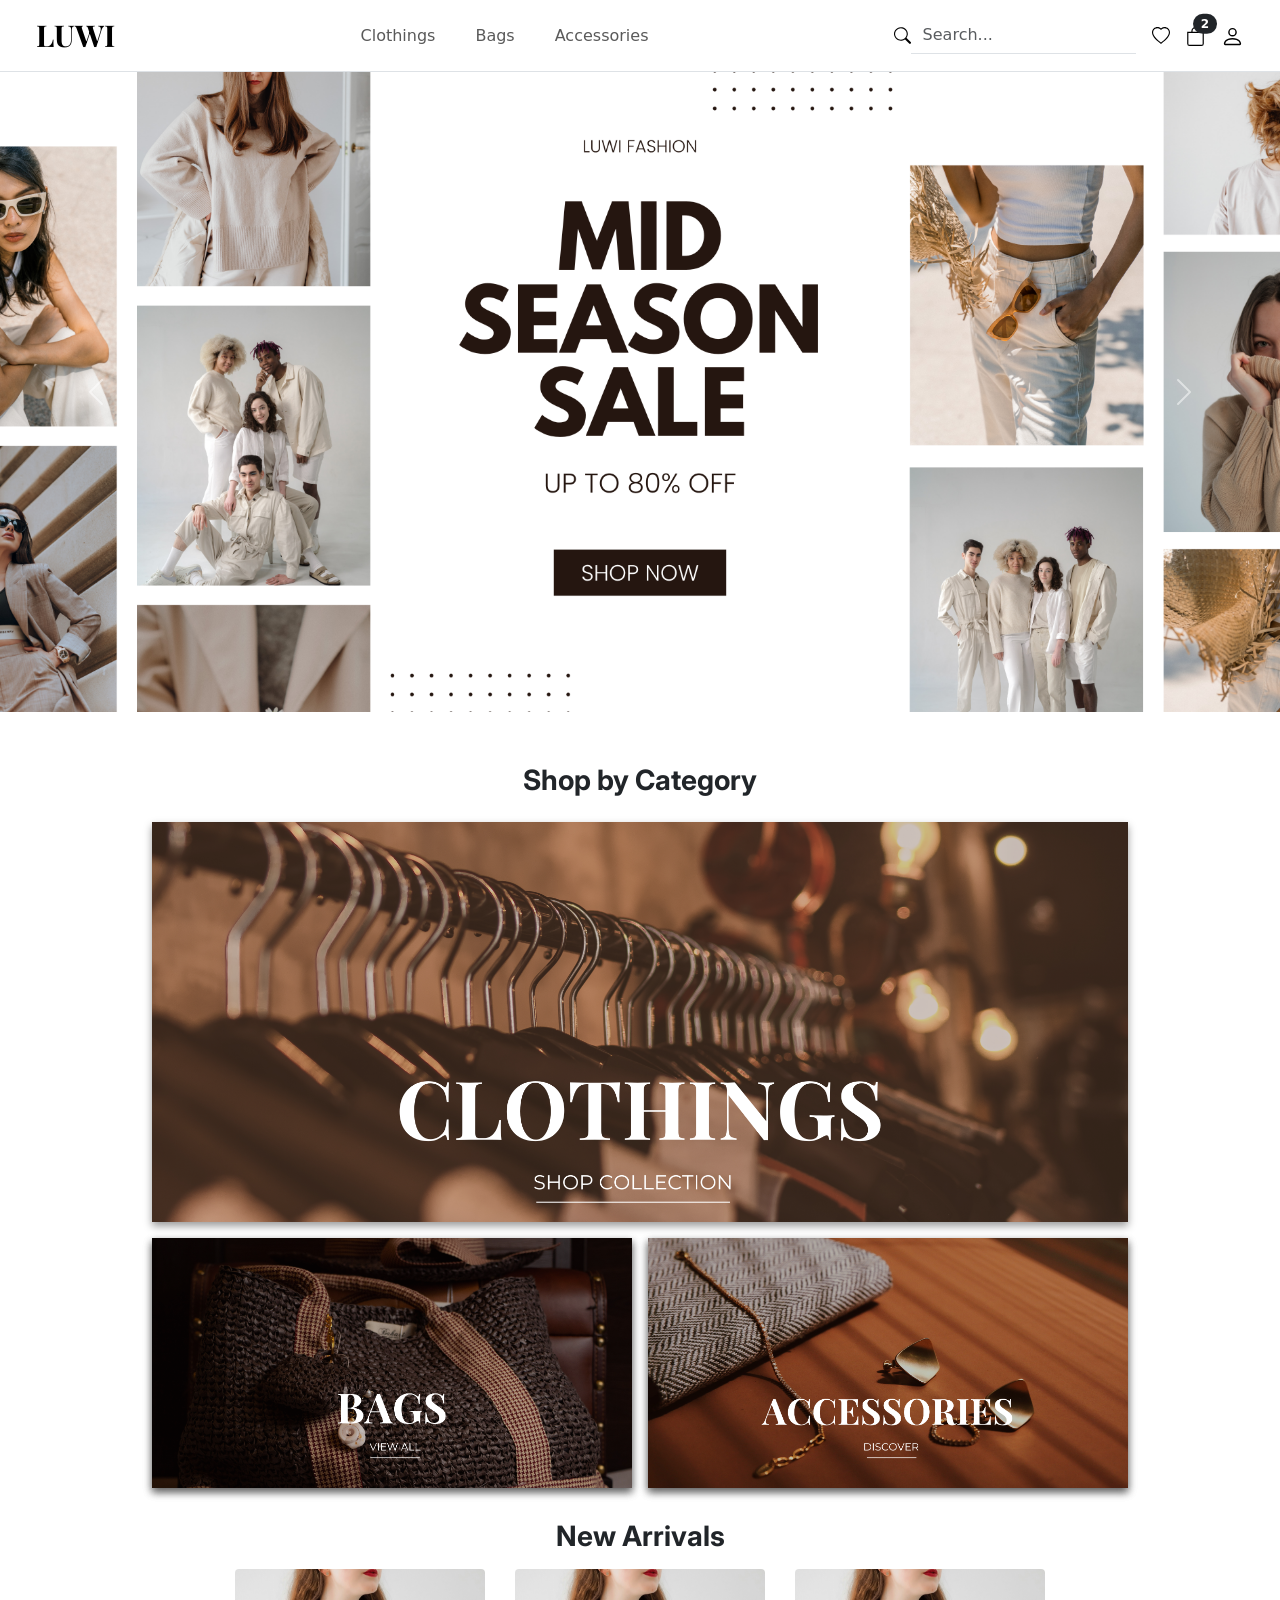
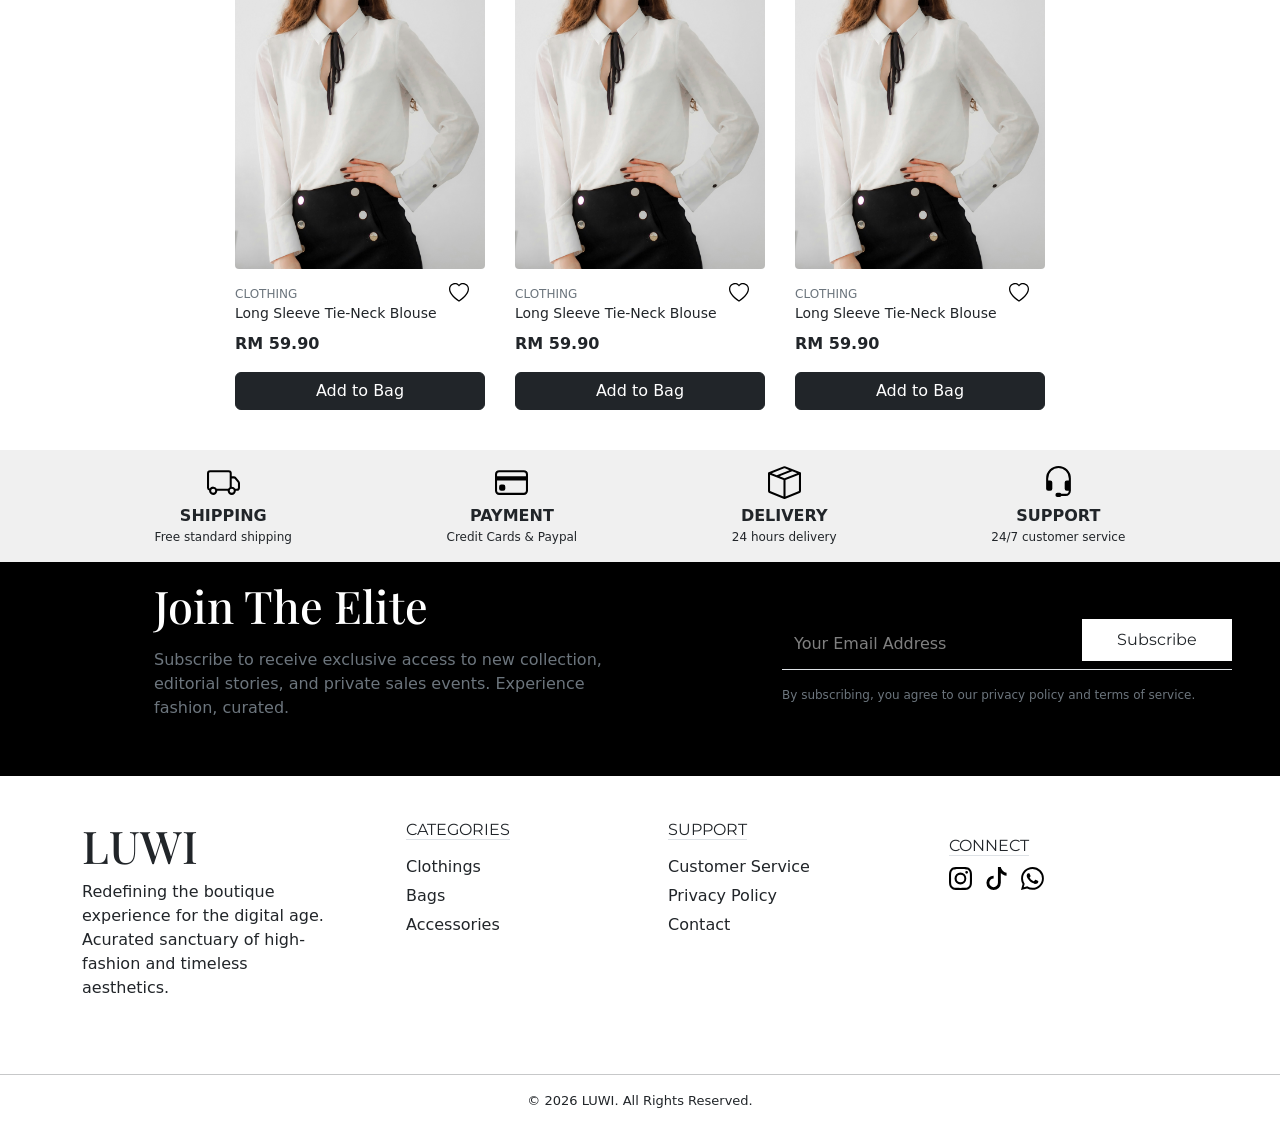
==== index.html @ 86ba3d70 "modify the href on each page" ====
<!DOCTYPE html>
<html lang="en">
<head>
    <meta charset="UTF-8">
    <meta name="viewport" content="width=device-width, initial-scale=1.0">
    <link rel="icon" type="image/png" href="./img/icon.png">
    <title>Luwi Fashion</title>
    <link href="https://cdn.jsdelivr.net/npm/bootstrap@5.3.8/dist/css/bootstrap.min.css" rel="stylesheet" integrity="sha384-sRIl4kxILFvY47J16cr9ZwB07vP4J8+LH7qKQnuqkuIAvNWLzeN8tE5YBujZqJLB" crossorigin="anonymous">
    <link rel="preconnect" href="https://fonts.googleapis.com">
    <link rel="preconnect" href="https://fonts.gstatic.com" crossorigin>
    <link href="https://fonts.googleapis.com/css2?family=Inter:ital,opsz,wght@0,14..32,100..900;1,14..32,100..900&family=Montserrat:ital,wght@0,100..900;1,100..900&family=Playfair+Display:ital,wght@0,400..900;1,400..900&display=swap" rel="stylesheet">
    <link rel="stylesheet" href="./css/styles.css">
</head>
<body>
    <!-- NAVBAR -->
    <nav class="navbar navbar-expand-lg bg-white sticky-top border-bottom">
        <div class="container-fluid mx-lg-4 d-flex justify-content-between align-items-center">
            
            <!-- navbar btn for mobile view -->
            <button class="navbar-toggler order-1 order-lg-0 border-0" type="button" data-bs-toggle="offcanvas" data-bs-target="#mobileNav" aria-controls="mobileNav" aria-label="Toggle navigation">
                <span class="navbar-toggler-icon"></span>
            </button>

            <!-- logo -->
            <a class="navbar-brand mx-auto mx-lg-0 order-2 order-lg-1 logo" href="./index.html">LUWI</a>

            <!-- Center Desktop Navbar -->
            <div class="d-none d-lg-flex order-lg-2">
                <ul class="navbar-nav mx-auto gap-4">
                    <li class="nav-item">
                        <a class="nav-link" href="clothings.html">Clothings</a>
                    </li>
                    <li class="nav-item">
                        <a class="nav-link" href="#">Bags</a>
                    </li>
                    <li class="nav-item">
                        <a class="nav-link" href="#">Accessories</a>
                    </li>
                </ul>
            </div>

            <!-- Right Desktop Navbar -->
            <div class="d-flex d-lg-flex order-3 order-lg-3 gap-3">
                <form class="d-none d-lg-flex">
                    <img src="./img/search.svg" alt="search" width="18px">
                    <input type="search" class="form-control border-0 border-bottom rounded-0" placeholder="Search...">
                </form>

                <a href="wishlist.html" class="my-auto"><img src="./img/heart.svg" alt="heart-icon" width="18px"></a>
                
                <a href="cart.html" class="my-auto position-relative">
                    <img src="./img/bag.svg" alt="bag-icon" height="19px">
                    <span class="position-absolute top-0 start-100 translate-middle badge rounded-pill bg-dark">2</span>
                </a>
                
                <div class="dropdown my-auto">
                    <a href="#" role="button" data-bs-toggle="dropdown" aria-expanded="false">
                        <img src="./img/person.svg" alt="profile-icon" width="23px">
                    </a>
                    <ul class="dropdown-menu dropdown-menu-end">
                        <li><a href="#" class="dropdown-item">Login</a></li>
                        <li><a href="#" class="dropdown-item">Sign Up</a></li>
                    </ul>
                </div>
            </div>
            <!-- End of Desktop Navbar -->
        </div>
    </nav>

    <!-- responsive nav -->
    <div class="container">
        <div class="offcanvas offcanvas-start" id="mobileNav" aria-labelledby="mobileNavLabel">
            <div class="offcanvas-header">
                <a href="index.html" class="navbar-brand logo">LUWI</a>
                <button type="button" class="btn-close" data-bs-dismiss="offcanvas" aria-label="Close"></button>
            </div>
            <div class="offcanvas-body">
                <form>
                    <input type="search" class="form-control mb-3 border-0 border-bottom rounded-0" placeholder="Search...">
                </form>
                <ul class="mobile-nav navbar-nav ms-2">
                    <li class="nav-item">
                        <a href="clothings.html" class="nav-link active">Clothings</a>
                    </li>
                    <li class="nav-item">
                        <a href="#" class="nav-link">Bags</a>
                    </li>
                    <li class="nav-item">
                        <a href="#" class="nav-link">Accessories</a>
                    </li>
                </ul>
            </div>
        </div>
    </div>
    <!-- END OF NAVBAR -->

    <!-- HERO SECTION -->
    <div id="carouselIndicators" class="carousel slide" data-bs-ride="carousel">
        <div class="carousel-indicators">
            <button type="button" data-bs-target="#carouselIndicators" data-bs-slide-to="0" class="active" aria-current="true" aria-label="Slide 1"></button>
            <button type="button" data-bs-target="#carouselIndicators" data-bs-slide-to="1" aria-label="Slide 2"></button>
            <button type="button" data-bs-target="#carouselIndicators" data-bs-slide-to="2" aria-label="Slide 3"></button>
        </div>
        <div class="carousel-inner">
            <div class="carousel-item active">
                <a href="clothings.html">
                    <img src="./img/slide1.png" class="d-block w-100" alt="slide1">
                </a>
            </div>
            <div class="carousel-item">
                <a href="clothings.html">
                    <img src="./img/slide2.png" class="d-block w-100" alt="slide2">
                </a>
            </div>
            <div class="carousel-item">
                <a href="clothings.html">
                    <img src="./img/slide3.png" class="d-block w-100" alt="slide2">
                </a>
            </div>
        </div>
        <button class="carousel-control-prev" type="button" data-bs-target="#carouselIndicators" data-bs-slide="prev">
            <span class="carousel-control-prev-icon" aria-hidden="true"></span>
        </button>
        <button class="carousel-control-next" type="button" data-bs-target="#carouselIndicators" data-bs-slide="next">
            <span class="carousel-control-next-icon" aria-hidden="true"></span>
        </button>
    </div>
    <!-- END OF HERO SECTION -->

    <!-- SHOP BY CATEGORY -->
    <div class="container text-center my-3 py-3 category">
        <h5 class="mb-4">Shop by Category</h5>
        
        <div class="row g-3">
            <div class="col-12">
                <div class="grid1">
                    <a href="clothings.html">
                        <img src="./img/category1.png" alt="category1">
                    </a>
                </div>
            </div>
            <div class="col-6">
                <div class="grid2">
                    <a href="clothings.html">
                        <img src="./img/category2.png" alt="category1">
                    </a>
                </div>
            </div>
            <div class="col-6">
                <div class="grid3">
                    <a href="clothings.html">
                        <img src="./img/category3.png" alt="category1">
                    </a>
                </div>
            </div>
        </div>
    </div>
    <!-- END OF SHOP BY CATEGORY -->

    <!-- NEW ARRIVAL -->
    <div class="carousel slide new-arrival mb-3" id="cardCarousel">
        <h5 class="m-0">New Arrivals</h5>

        <div class="carousel-inner carousel-content">
            <!-- carousel slide 1 -->
            <div class="carousel-item my-3 active">
                <div class="d-flex justify-content-center justify-space-between gap-3 card-gap">
                    <div class="card border-0">
                        <div class="card-body p-0 position-relative">
                            <a href="./product-detail.html" class="text-decoration-none text-dark">
                                <img src="./img/blouse.jpg" alt="shoes" class="rounded-1 card-img" height="300px" width="100%">
                                <div class="card-detail mt-2">
                                    <p class="text-secondary category-card pt-2 my-0">CLOTHING</p>
                                    <p class="card-description mt-0 mb-2">Long Sleeve Tie-Neck Blouse</p>
                                    <p class="fw-bold price">RM 59.90</p>
                                </div>
                            </a>

                            <div class="heart-icon position-absolute">
                                <button class="bg-transparent border-0 heart-btn">
                                    <img src="./img/heart.svg" alt="heart-icon">
                                </button>
                            </div>

                            <button type="button" class="btn btn-dark w-100">Add to Bag</button>
                        </div>
                    </div>

                    <div class="card border-0">
                        <div class="card-body p-0 position-relative">
                            <a href="./product-detail.html" class="text-decoration-none text-dark">
                                <img src="./img/blouse.jpg" alt="shoes" class="rounded-1 card-img" height="300px" width="100%">
                                <div class="card-detail mt-2">
                                    <p class="text-secondary category-card pt-2 my-0">CLOTHING</p>
                                    <p class="card-description mt-0 mb-2">Long Sleeve Tie-Neck Blouse</p>
                                    <p class="fw-bold price">RM 59.90</p>
                                </div>
                            </a>

                            <div class="heart-icon position-absolute">
                                <button class="bg-transparent border-0 heart-btn">
                                    <img src="./img/heart.svg" alt="heart-icon">
                                </button>
                            </div>

                            <button type="button" class="btn btn-dark w-100">Add to Bag</button>
                        </div>
                    </div>

                    <div class="card border-0">
                        <div class="card-body p-0 card-body-3 position-relative">
                            <a href="./product-detail.html" class="text-decoration-none text-dark">
                                <img src="./img/blouse.jpg" alt="shoes" class="rounded-1 card-img" height="300px" width="100%">
                                <div class="card-detail mt-2">
                                    <p class="text-secondary category-card pt-2 my-0">CLOTHING</p>
                                    <p class="card-description mt-0 mb-2">Long Sleeve Tie-Neck Blouse</p>
                                    <p class="fw-bold price">RM 59.90</p>
                                </div>
                            </a>

                            <div class="heart-icon position-absolute">
                                <button class="bg-transparent border-0 heart-btn">
                                    <img src="./img/heart.svg" alt="heart-icon">
                                </button>
                            </div>

                            <button type="button" class="btn btn-dark w-100">Add to Bag</button>
                        </div>
                    </div>
                </div>
            </div>

            <!-- carousel slide 2 -->
            <div class="carousel-item my-3">
                <div class="d-flex justify-content-center justify-space-between gap-3 card-gap">
                    <div class="card border-0">
                        <div class="card-body p-0 position-relative">
                            <a href="./product-detail.html" class="text-decoration-none text-dark">
                                <img src="./img/blouse.jpg" alt="shoes" class="rounded-1 card-img" height="300px" width="100%">
                                <div class="card-detail mt-2">
                                    <p class="text-secondary category-card pt-2 my-0">CLOTHING</p>
                                    <p class="card-description mt-0 mb-2">Long Sleeve Tie-Neck Blouse</p>
                                    <p class="fw-bold price">RM 59.90</p>
                                </div>
                            </a>

                            <div class="heart-icon position-absolute">
                                <button class="bg-transparent border-0 heart-btn">
                                    <img src="./img/heart.svg" alt="heart-icon">
                                </button>
                            </div>

                            <button type="button" class="btn btn-dark w-100">Add to Bag</button>
                        </div>
                    </div>

                    <div class="card border-0">
                        <div class="card-body p-0 position-relative">
                            <a href="./product-detail.html" class="text-decoration-none text-dark">
                                <img src="./img/blouse.jpg" alt="shoes" class="rounded-1 card-img" height="300px" width="100%">
                                <div class="card-detail mt-2">
                                    <p class="text-secondary category-card pt-2 my-0">CLOTHING</p>
                                    <p class="card-description mt-0 mb-2">Long Sleeve Tie-Neck Blouse</p>
                                    <p class="fw-bold price">RM 59.90</p>
                                </div>
                            </a>

                            <div class="heart-icon position-absolute">
                                <button class="bg-transparent border-0 heart-btn">
                                    <img src="./img/heart.svg" alt="heart-icon">
                                </button>
                            </div>

                            <button type="button" class="btn btn-dark w-100">Add to Bag</button>
                        </div>
                    </div>

                    <div class="card border-0">
                        <div class="card-body p-0 card-body-3 position-relative">
                            <a href="./product-detail.html" class="text-decoration-none text-dark">
                                <img src="./img/blouse.jpg" alt="shoes" class="rounded-1 card-img" height="300px" width="100%">
                                <div class="card-detail mt-2">
                                    <p class="text-secondary category-card pt-2 my-0">CLOTHING</p>
                                    <p class="card-description mt-0 mb-2">Long Sleeve Tie-Neck Blouse</p>
                                    <p class="fw-bold price">RM 59.90</p>
                                </div>
                            </a>

                            <div class="heart-icon position-absolute">
                                <button class="bg-transparent border-0 heart-btn">
                                    <img src="./img/heart.svg" alt="heart-icon">
                                </button>
                            </div>

                            <button type="button" class="btn btn-dark w-100">Add to Bag</button>
                        </div>
                    </div>
                </div>
            </div>

            <button class="carousel-control-prev" type="button" data-bs-target="#cardCarousel" data-bs-slide="prev">
                <span class="carousel-control-prev-icon" aria-hidden="true"></span>
                <span class="visually-hidden">Previous</span>
            </button>
            <button class="carousel-control-next" type="button" data-bs-target="#cardCarousel" data-bs-slide="next">
                <span class="carousel-control-next-icon" aria-hidden="true"></span>
                <span class="visually-hidden">Next</span>
            </button>
        </div>
    </div>
    <!-- END OF NEW ARRIVAL SECTION -->

    <!-- SMALL EXTRA INFO -->
    <div class="mt-4 mb-0 d-flex justify-content-evenly extra">
        <div class="content content-extra">
            <img class="mt-3" src="./img/truck.svg" alt="truck" width="33px">
            <p class="extra-title fw-bold">SHIPPING</p>
            <p class="extra-caption mb-3">Free standard shipping</p>
        </div>

        <div class="content content-extra">
            <img class="mt-3" src="./img/credit-card.svg" alt="card" width="33px">
            <p class="extra-title fw-bold">PAYMENT</p>
            <p class="extra-caption">Credit Cards & Paypal</p>
        </div>

         <div class="content content-extra">
            <img class="mt-3" src="./img/box-seam.svg" alt="box" width="33px">
            <p class="extra-title fw-bold">DELIVERY</p>
            <p class="extra-caption">24 hours delivery</p>
        </div>

        <div class="content content-extra">
            <img class="mt-3" src="./img/headset.svg" alt="headset" width="33px">
            <p class="extra-title fw-bold">SUPPORT</p>
            <p class="extra-caption">24/7 customer service</p>
        </div>
    </div>
    <!-- END OF EXTRA INFO -->

    <!-- NEWSLETTER -->
    <div class="newsletter d-md-flex d-sm-flex align-items-center">
        <div class="content-1 w-50 p-4 pt-lg-0 p-lg-5 ms-lg-4">
            <h4 class="text-white my-3">Join The Elite</h4>
            <p class="text-secondary my-2">Subscribe to receive exclusive access to new collection, editorial stories, and private sales events. Experience fashion, curated.</p>
        </div>

        <div class="content-2 w-50 p-4 p-lg-5">
            <form class="newsletter-form d-flex border-bottom">
                <input type="email" class="form-control border-0 border-0 rounded-0 bg-transparent newsletter-input" placeholder="Your Email Address">
                <button type="button" class="btn bg-white rounded-0 p-2 mb-2">Subscribe</button>
            </form>
            <p class="text-secondary mt-3">By subscribing, you agree to our privacy policy and terms of service.</p>
        </div>
    </div>
    <!-- END OF NEWSLETTER -->

    <!-- FOOTER -->
    <div class="container footer-container my-4">
        <footer>
            <!-- big footer -->
            <div class="row big-footer">
                <div class="col-12 col-md-3 brand-col mb-3">
                    <h4>LUWI</h4>
                    <p>Redefining the boutique experience for the digital age. Acurated sanctuary of high-fashion and timeless aesthetics.</p>
                </div>
                <div class="col-6 col-md-3 category-col">
                    <p class="footer-title ms-3 d-inline border-bottom">CATEGORIES</p>
                    <div class="list-group list-group-flush">
                        <a href="#" class="list-group-item list-group-item-action mt-2">Clothings</a>
                        <a href="#" class="list-group-item list-group-item-action">Bags</a>
                        <a href="#" class="list-group-item list-group-item-action">Accessories</a>
                    </div>
                </div>
                <div class="col-6 col-md-3 support-col">
                    <p class="footer-title ms-3 d-inline border-bottom">SUPPORT</p>
                    <div class="list-group list-group-flush">
                        <a href="#" class="list-group-item list-group-item-action mt-2">Customer Service</a>
                        <a href="#" class="list-group-item list-group-item-action">Privacy Policy</a>
                        <a href="#" class="list-group-item list-group-item-action">Contact</a>
                    </div>
                </div>
                <div class="col-12 col-md-3 connect-col ps-4 pt-3">
                    <p class="footer-title d-inline border-bottom">CONNECT</p>
                    <div class="my-2">
                        <a href="https://www.instagram.com" class="pe-2"><img src="./img/instagram.svg" alt="instagram" width=23px"></a>
                        <a href="https://www.tiktok.com" class="pe-2"><img src="./img/tiktok.svg" alt="tiktok" width="23px"></a>
                        <a href="https://www.whatsapp.com" class=""><img src="./img/whatsapp.svg" alt="whatsapp" width="23px"></a>
                    </div>
                </div>
            </div>
        </footer>
    </div>

    <!-- last footer -->
    <footer>
        <div class="text-center">
            <hr>
            <p style="font-size: 13px;">© 2026 LUWI. All Rights Reserved.</p>
        </div>
    </footer>
    <!-- END OF FOOTER -->

    <script src="https://cdn.jsdelivr.net/npm/bootstrap@5.3.8/dist/js/bootstrap.bundle.min.js" integrity="sha384-FKyoEForCGlyvwx9Hj09JcYn3nv7wiPVlz7YYwJrWVcXK/BmnVDxM+D2scQbITxI" crossorigin="anonymous"></script>
</body>
</html>
---- css/styles.css ----
body {
    margin: 0;
}

h5 {
    font-family: "Inter", sans-serif;
    font-weight: bold;
    text-align: center;
}

hr {
    width: 100%;
}

/* navbar */
.form-control:focus {
    box-shadow: none;
    border-color: #ced4da;
}

.logo {
    font-family: "Playfair Display", serif;
    font-size: 30px;
    font-weight: bold;
}

.navbar-toggler:focus {
    box-shadow: none;
}

.mobile-nav {
    color: gray;
}

.mobile-nav > .nav-item:hover {
    color: black;
}

.offcanvas-start {
    width: 250px !important;
}

/* hero */
.carousel-item img {
    max-height: 650px;
    min-height: 200px;
    object-fit: cover;
}

/* shop by category */
.grid1 img {
    width: 100%;
    height: 150px;
    object-fit: cover;
}

.grid2 img, .grid3 img {
    width: 100%;
    height: 100px;
    object-fit: cover;
    box-shadow: 0 4px 8px rgba(0, 0, 0, 0.4);
}

.grid1, .grid2, .grid3 {
    box-shadow: 0 4px 8px rgba(0, 0, 0, 0.4);
    transition: transform 0.3s ease, box-shadow 0.3s ease;
}

.grid1:hover, .grid2:hover, .grid3:hover {
    transform: translateY(-5px) scale(1.0);
    box-shadow: 0 12px 20px rgba(0, 0, 0, 0.5);
}

/* new arrival */
.new-arrival {
    max-width: 990px;
}

/* new arrival card */
.card {
    width: 250px;
    cursor: pointer;
}

.heart-icon {
    bottom: 105px;
    right: 10px;
}

.card-body .heart-icon img {
    min-width: 20px !important;
    min-height: 20px !important;
}

.card-description {
    font-size: 14px;
}

.category-card {
    font-size: 12px;
}

.price {
    font-size: 16px;
}

.heart-btn {
    cursor: pointer;
}

/* small info */
.extra {
    background-color: #f0f0f0;
}

.content-extra {
    text-align: center;
}

.extra-title {
    margin: 0;
    margin-top: 5px;
}

.extra-caption {
    margin: 0;
    font-size: 12px;
}

/* newsletter */
.newsletter {
    max-height: 450px;
    background-color: black;
    overflow: hidden;
}

h4 {
    font-family: "Playfair Display", serif;
    font-size: 45px;
}

.newsletter-input::placeholder {
    color: gray;
}

.newsletter-input {
    width: 300px;
}

.content-2 p {
    font-size: 12px;
}

.content-2 button {
    font-family: "Montserrat", sans-serif;
    width: 150px;
}

.newsletter-input:focus {
    color: white;
}

/* footer */
.footer-title {
    font-family: "Montserrat", sans-serif;
}

.list-group-item {
    border: none !important;
    padding-top: 5px;
    padding-bottom: 0;
}

.list-group-item:hover {
    background-color: transparent !important;
}

/* Desktop view */
@media (min-width:991px) {
    h5 {
        font-size: 28px;
        margin-top: 20px;
    }

    .category {
        width: 1000px;
    }

    .grid1 img {
        width: 100%;
        height: 400px;
    }

    .grid2 img, .grid3 img {
        width: 100%;
        height: 250px;
    }

    .card-gap {
        gap: 30px !important;
    }
    
    .new-arrival {
        margin: 0 auto;
    }

    .newsletter-form {
        width: 450px;
    }

    .content-2 {
        padding-left: 130px !important;
    }

    .content-1 {
        padding-left: 130px !important;
    }

    /* footer */
    .big-footer {
        height: 250px;
        align-content: center;
        margin-top: 0 !important;
    }

    .brand-col {
        padding-right: 20px;
    }

    .category-col {
        padding-left: 35px;
    }
}

/* mobile view */
@media (max-width:767px) {
    .navbar {
        padding: 0;
    }

    .heart-icon {
        bottom: 32%;
        right: 12px;
    }

    .card-img {
        height: 250px;
    }

    .card-body .heart-icon img {
        min-width: 15px !important;
        min-height: 15px !important;
    }

    .new-arrival {
        margin: 15px;
    }
}

/* smaller mobile view / ip14pm */
@media (max-width: 480px) {
    .heart-icon {
        bottom: 35%;
        right: 15px;
    }

    .card-img {
        height: 100px;
    }

    .category-card {
        font-size: 10px;
    }

    .card-description {
        font-size: 12px;
    }

    .new-arrival {
        margin: 15px;
    }

    .content-extra img {
        width: 25px;
    }

    .extra-title {
        font-size: 14px;
    }

    .content-1, .content-2 {
        width:
         100% !important;
    }

    /* footer */
    .brand-col {
        padding-left: 25px;
        padding-right: 25px;
    }

    .connect-col {
        margin-top: 20px;
    }
}
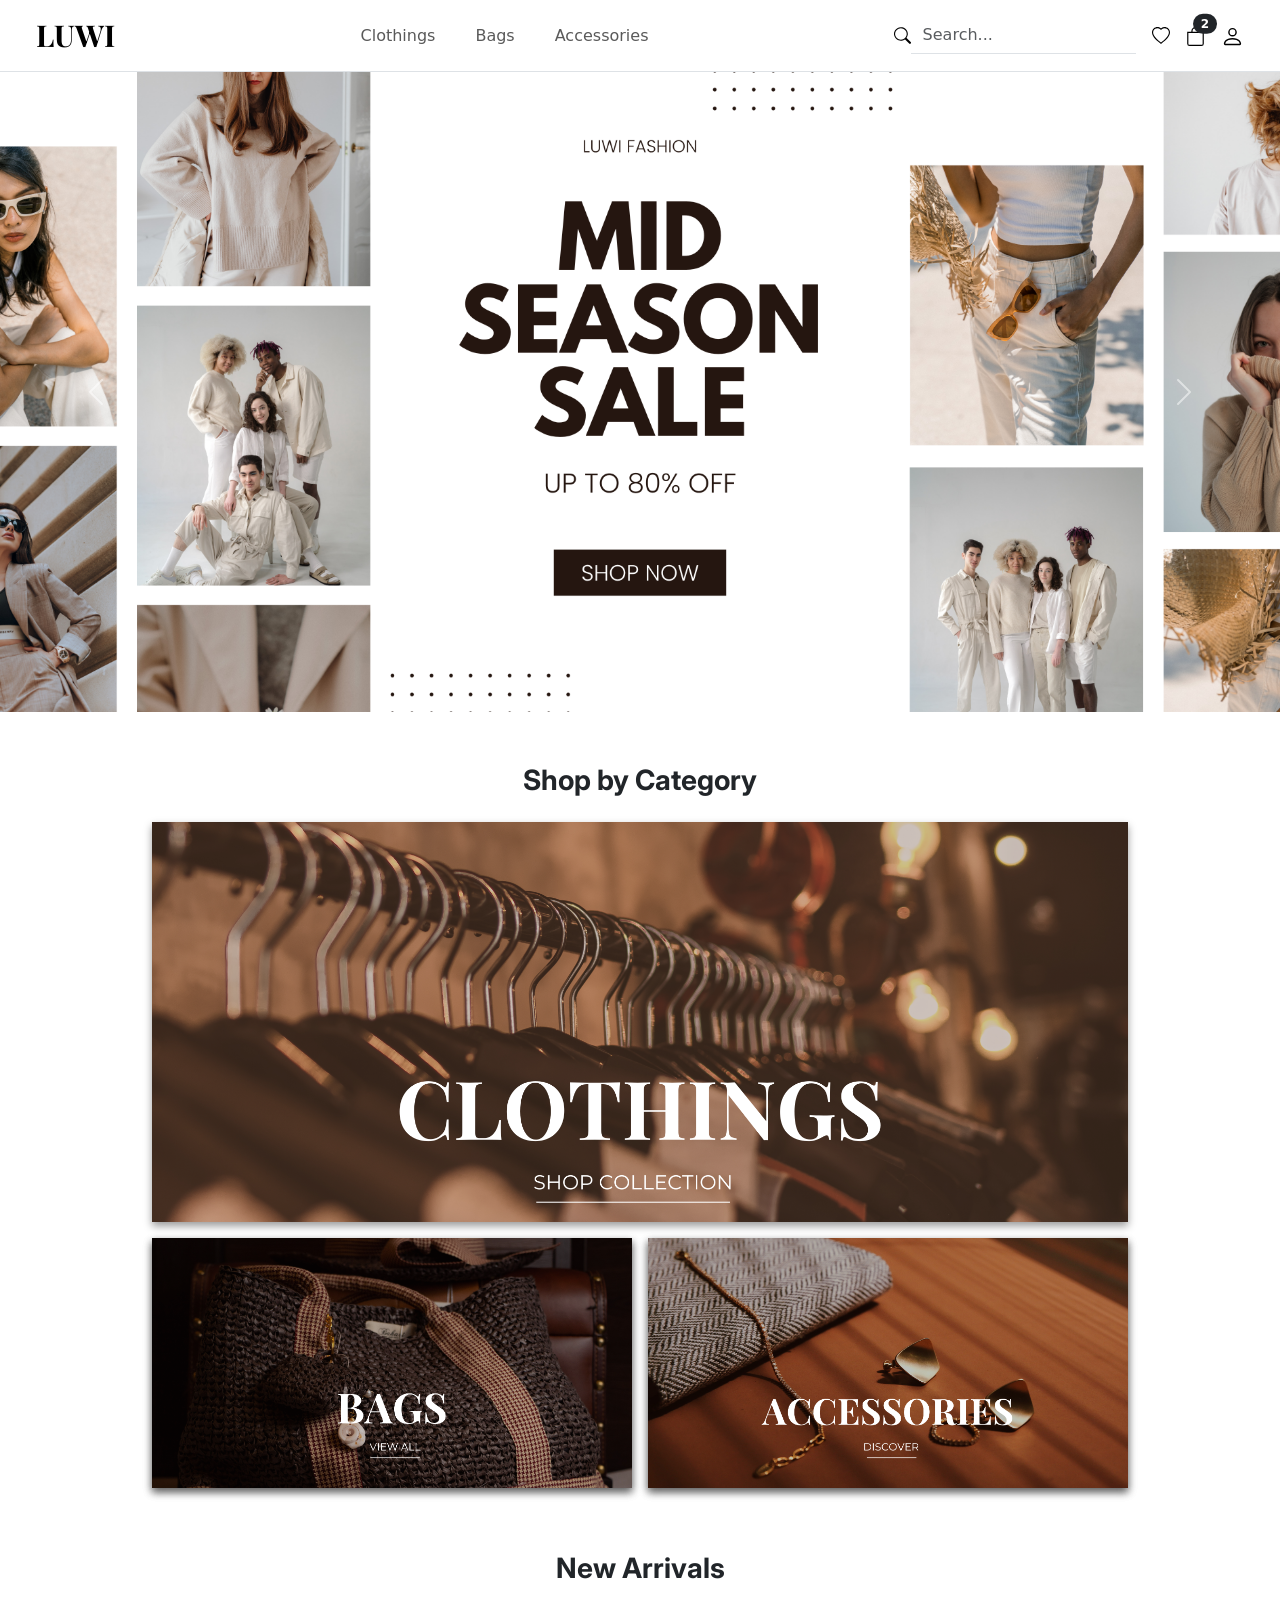
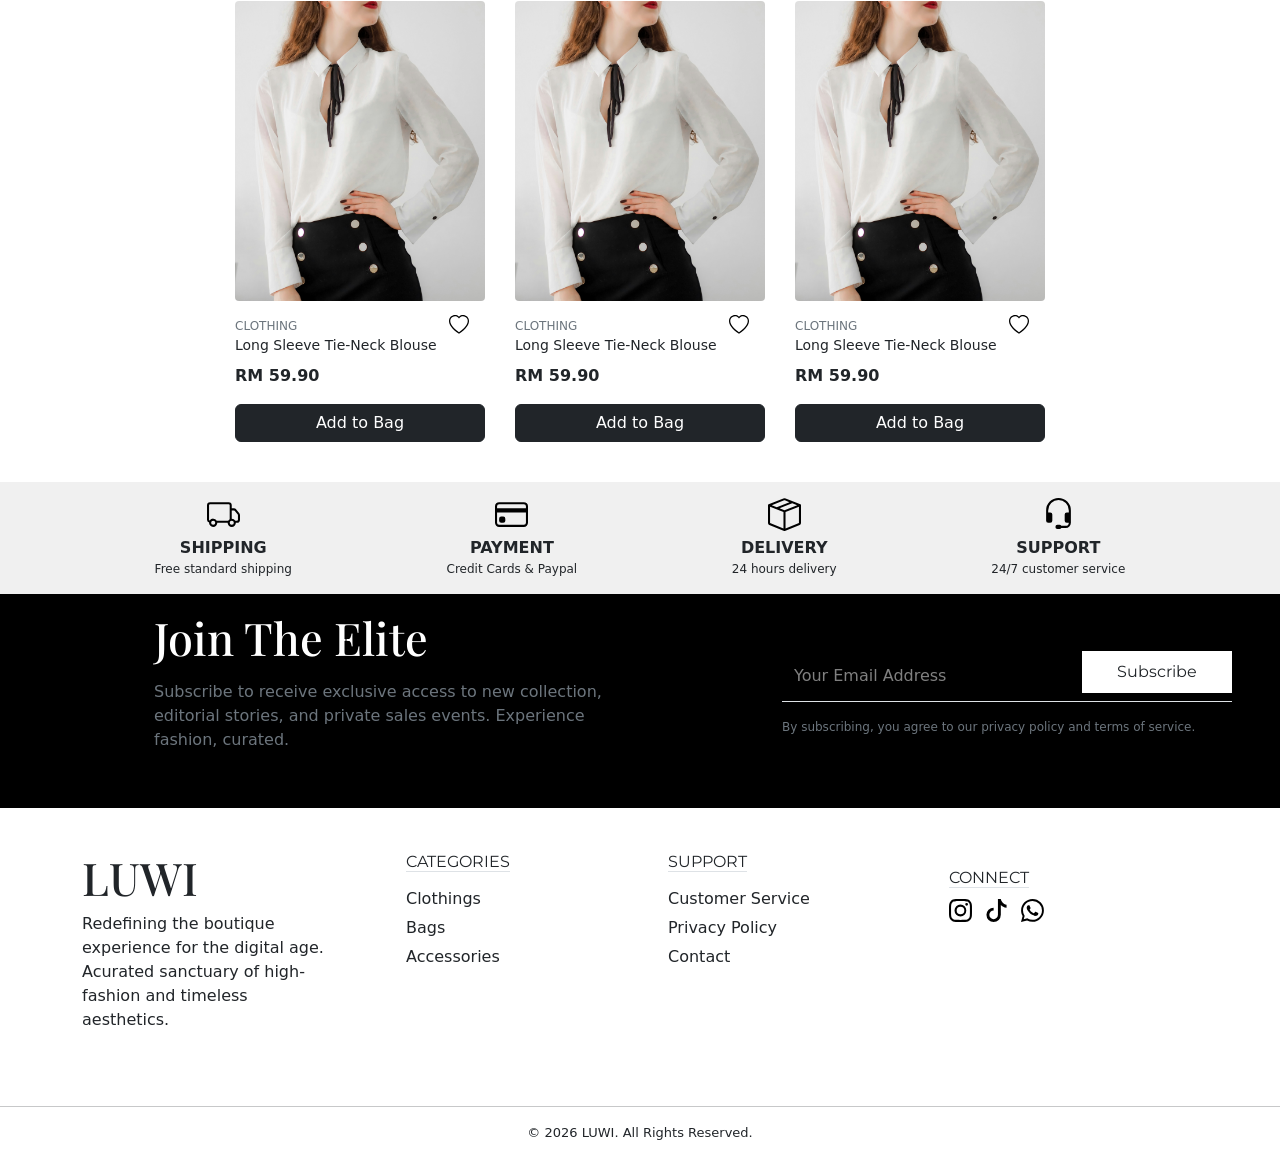
==== commit 881141dc: "completed recommended section" ====
--- a/index.html
+++ b/index.html
@@ -159,7 +159,7 @@
 
     <!-- NEW ARRIVAL -->
     <div class="carousel slide new-arrival mb-3" id="cardCarousel">
-        <h5 class="m-0">New Arrivals</h5>
+        <h5 class="m-0 mt-5">New Arrivals</h5>
 
         <div class="carousel-inner carousel-content">
             <!-- carousel slide 1 -->
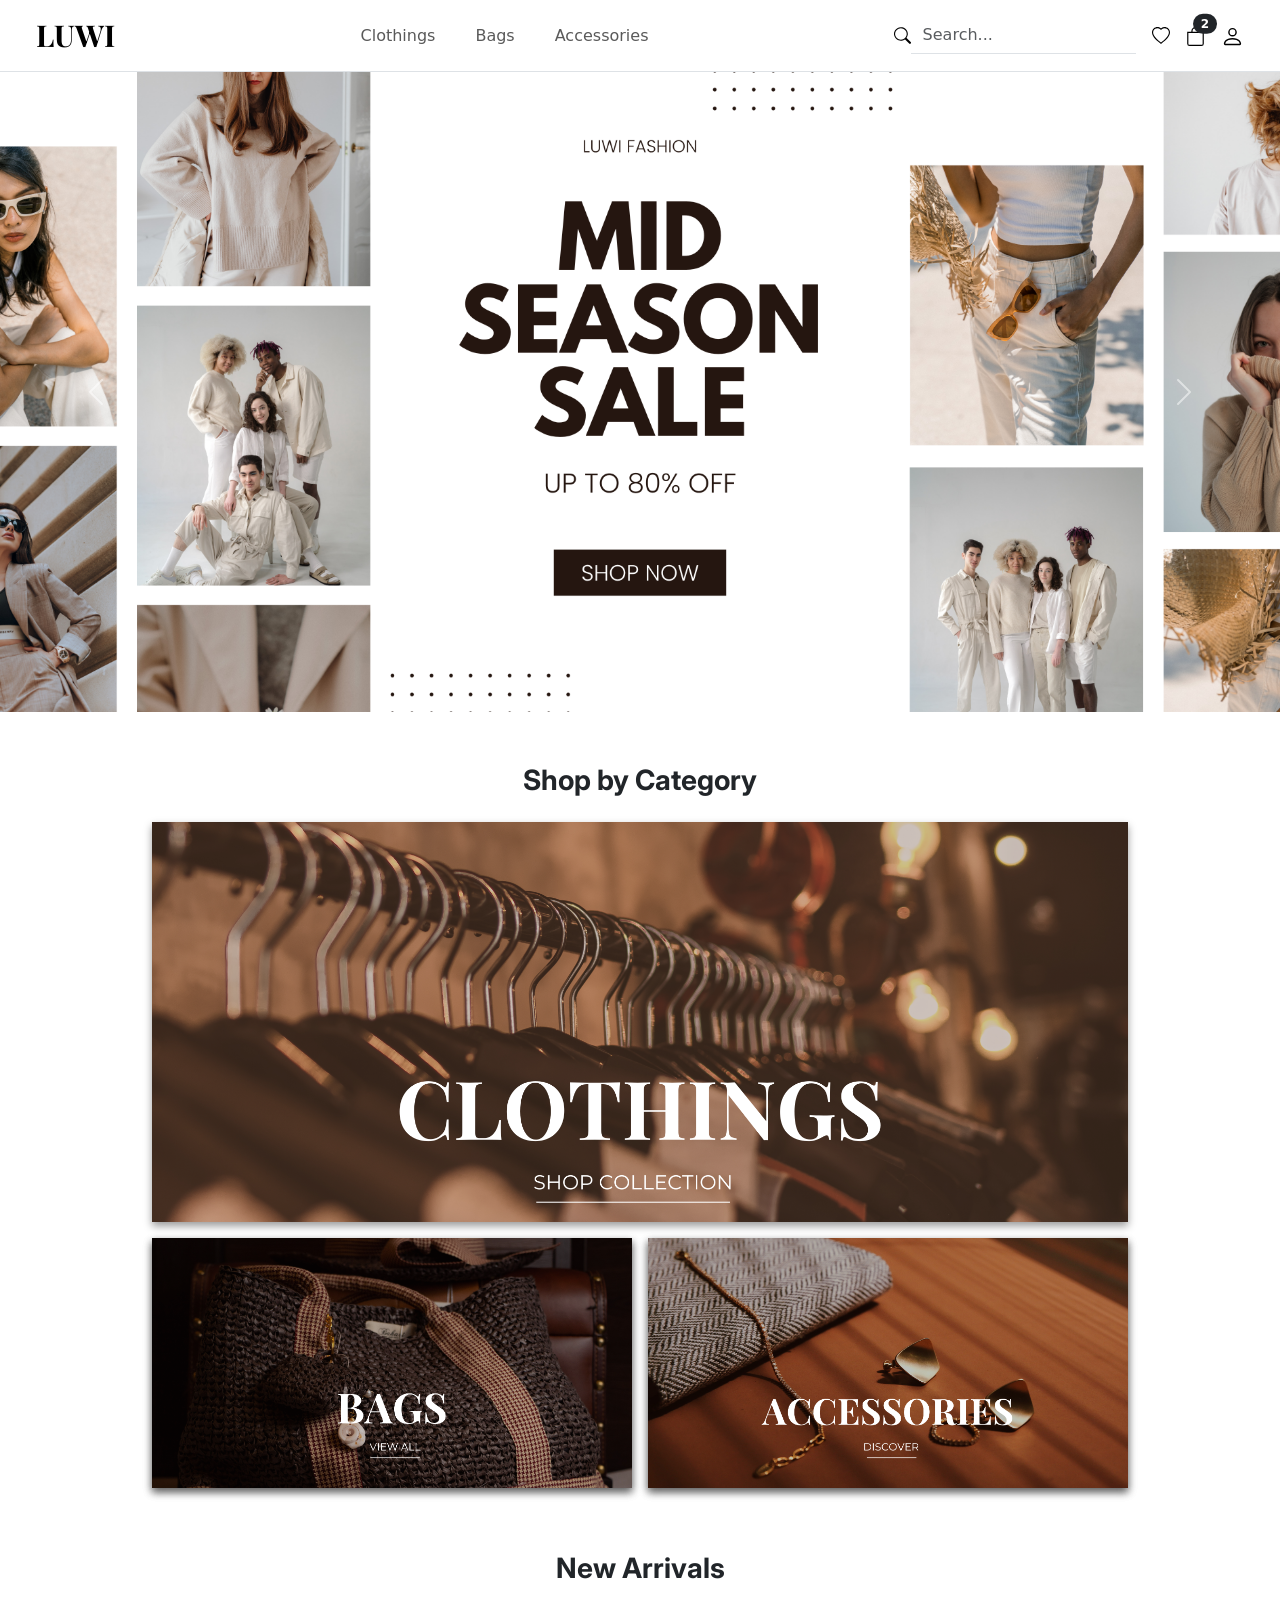
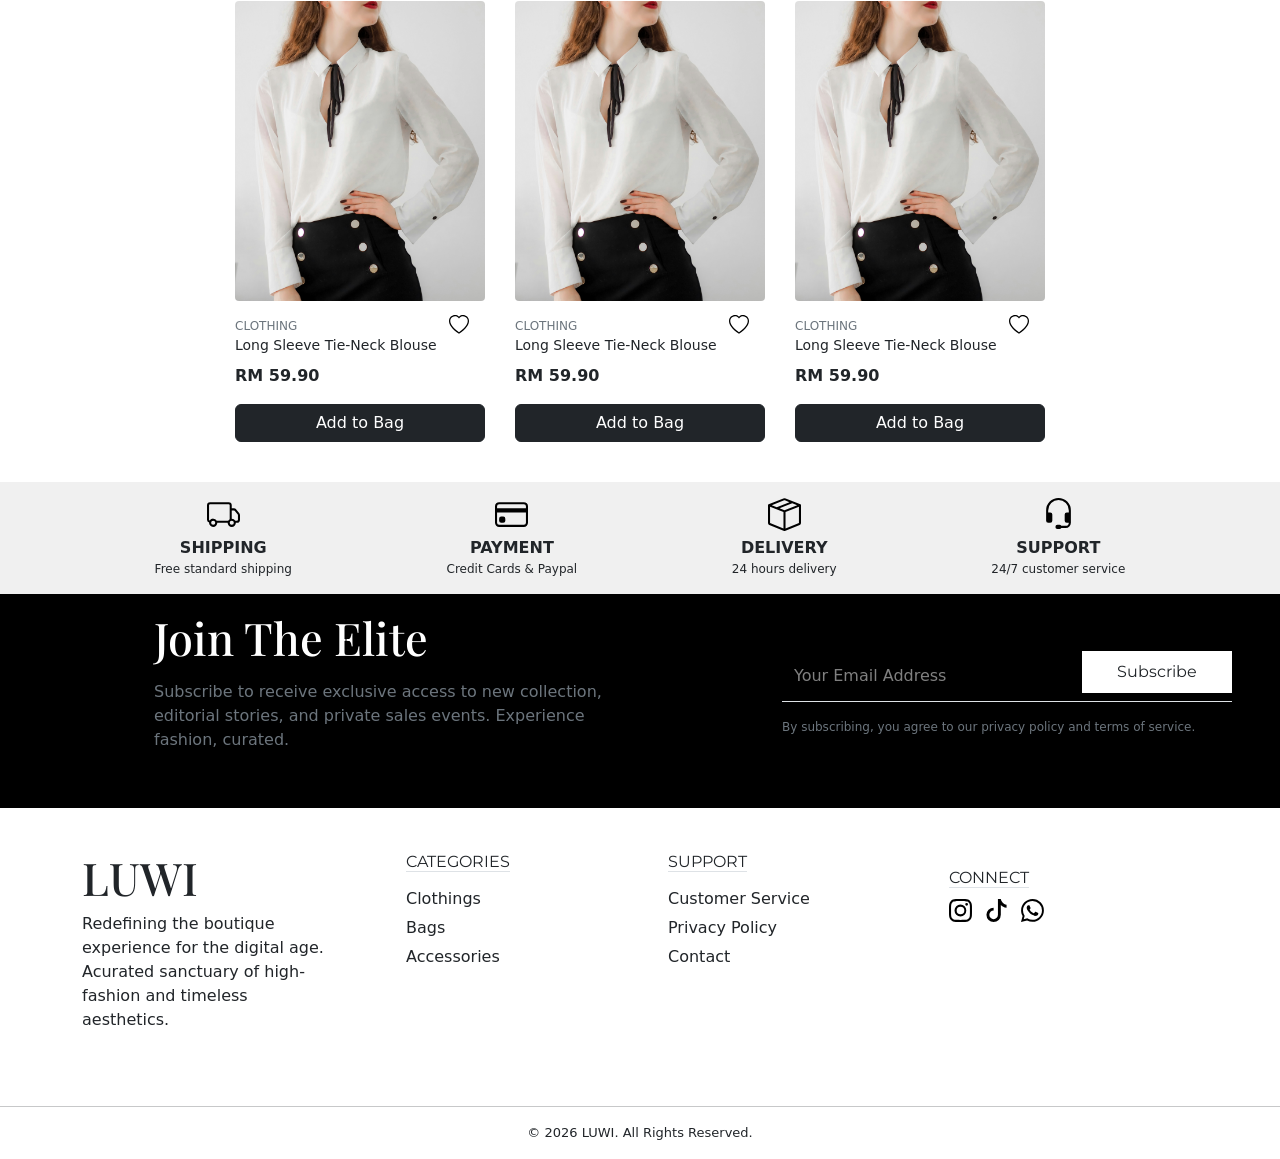
==== commit a08d394d: "created wishlist main content section" ====
--- a/index.html
+++ b/index.html
@@ -67,7 +67,7 @@
         </div>
     </nav>
 
-    <!-- responsive nav -->
+    <!-- mobile responsive nav -->
     <div class="container">
         <div class="offcanvas offcanvas-start" id="mobileNav" aria-labelledby="mobileNavLabel">
             <div class="offcanvas-header">
--- a/css/styles.css
+++ b/css/styles.css
@@ -257,7 +257,7 @@
     }
 }
 
-/* smaller mobile view / ip14pm */
+/* smaller mobile view (ip 14pm) */
 @media (max-width: 480px) {
     .heart-icon {
         bottom: 35%;
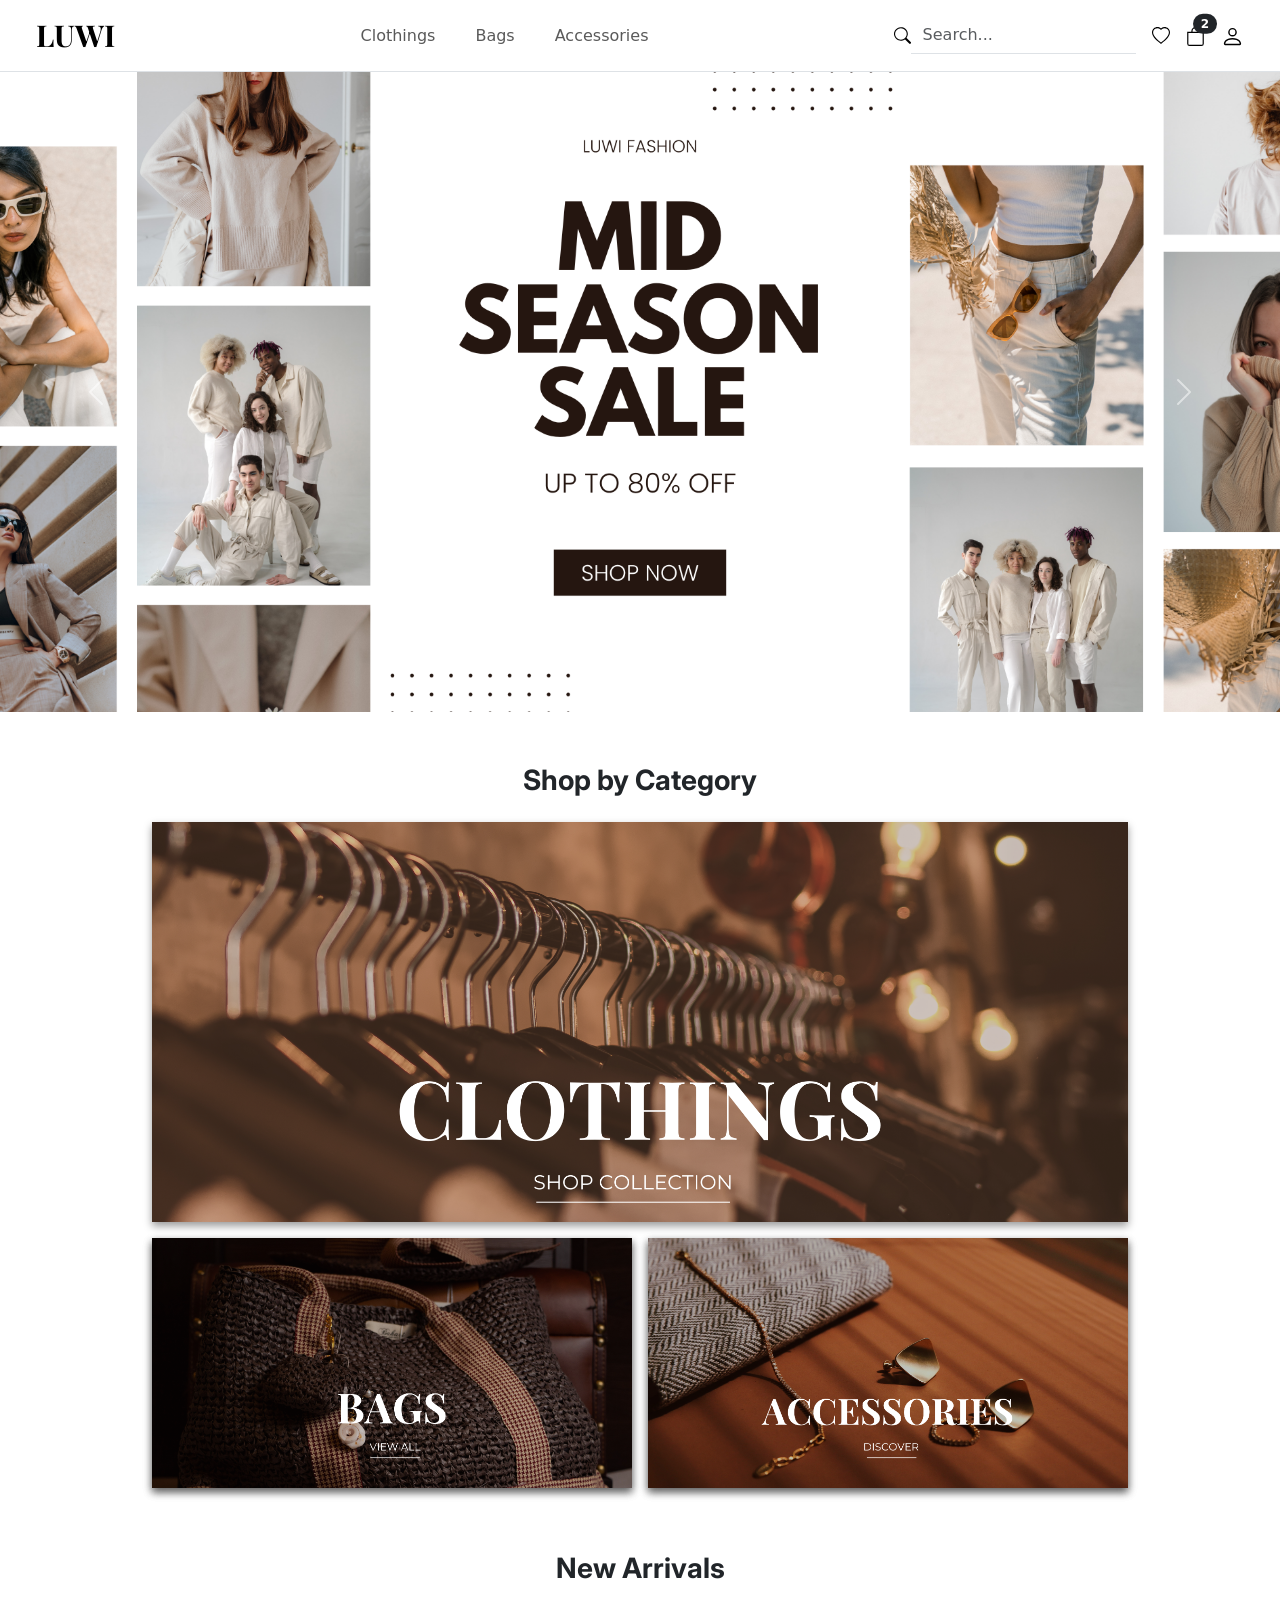
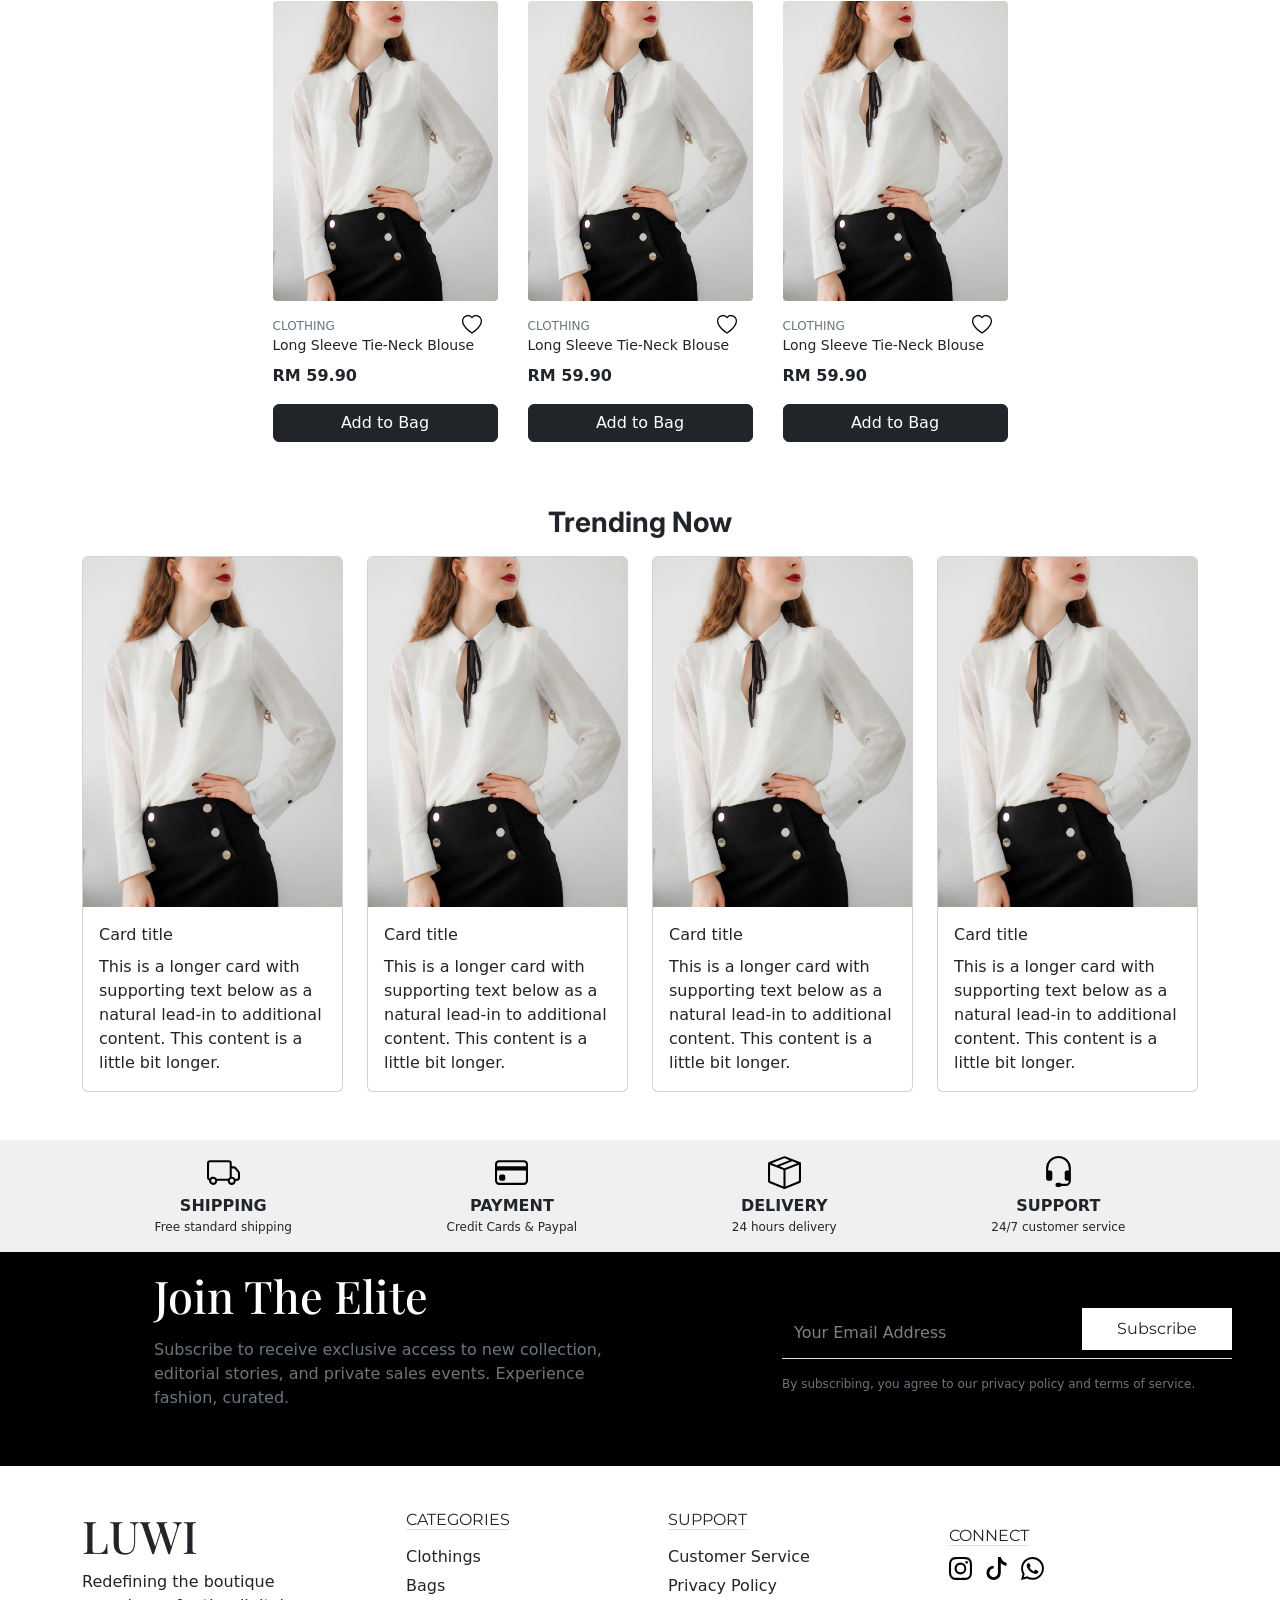
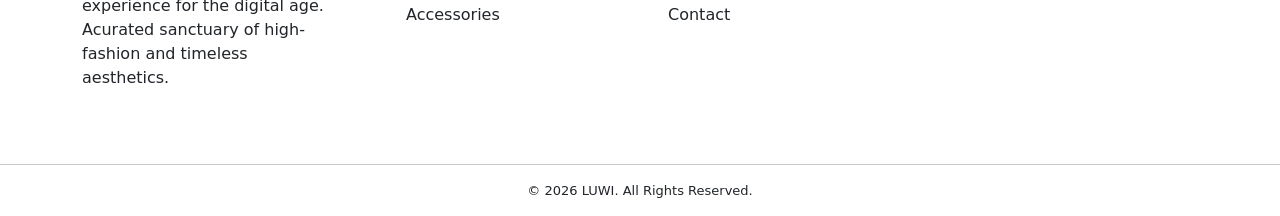
==== commit e1550e6b: "added trending now section for homepage" ====
--- a/index.html
+++ b/index.html
@@ -172,7 +172,7 @@
                                 <div class="card-detail mt-2">
                                     <p class="text-secondary category-card pt-2 my-0">CLOTHING</p>
                                     <p class="card-description mt-0 mb-2">Long Sleeve Tie-Neck Blouse</p>
-                                    <p class="fw-bold price">RM 59.90</p>
+                                    <p class="fw-bold price-carousel">RM 59.90</p>
                                 </div>
                             </a>
 
@@ -193,7 +193,7 @@
                                 <div class="card-detail mt-2">
                                     <p class="text-secondary category-card pt-2 my-0">CLOTHING</p>
                                     <p class="card-description mt-0 mb-2">Long Sleeve Tie-Neck Blouse</p>
-                                    <p class="fw-bold price">RM 59.90</p>
+                                    <p class="fw-bold price-carousel">RM 59.90</p>
                                 </div>
                             </a>
 
@@ -214,7 +214,7 @@
                                 <div class="card-detail mt-2">
                                     <p class="text-secondary category-card pt-2 my-0">CLOTHING</p>
                                     <p class="card-description mt-0 mb-2">Long Sleeve Tie-Neck Blouse</p>
-                                    <p class="fw-bold price">RM 59.90</p>
+                                    <p class="fw-bold price-carousel">RM 59.90</p>
                                 </div>
                             </a>
 
@@ -240,7 +240,7 @@
                                 <div class="card-detail mt-2">
                                     <p class="text-secondary category-card pt-2 my-0">CLOTHING</p>
                                     <p class="card-description mt-0 mb-2">Long Sleeve Tie-Neck Blouse</p>
-                                    <p class="fw-bold price">RM 59.90</p>
+                                    <p class="fw-bold price-carousel">RM 59.90</p>
                                 </div>
                             </a>
 
@@ -261,7 +261,7 @@
                                 <div class="card-detail mt-2">
                                     <p class="text-secondary category-card pt-2 my-0">CLOTHING</p>
                                     <p class="card-description mt-0 mb-2">Long Sleeve Tie-Neck Blouse</p>
-                                    <p class="fw-bold price">RM 59.90</p>
+                                    <p class="fw-bold price-carousel">RM 59.90</p>
                                 </div>
                             </a>
 
@@ -282,7 +282,7 @@
                                 <div class="card-detail mt-2">
                                     <p class="text-secondary category-card pt-2 my-0">CLOTHING</p>
                                     <p class="card-description mt-0 mb-2">Long Sleeve Tie-Neck Blouse</p>
-                                    <p class="fw-bold price">RM 59.90</p>
+                                    <p class="fw-bold price-carousel">RM 59.90</p>
                                 </div>
                             </a>
 
@@ -310,6 +310,53 @@
     </div>
     <!-- END OF NEW ARRIVAL SECTION -->
 
+    <!-- TRENDING NOW -->
+    <div class="container trending">
+        <h5 class="mb-3 mt-5">Trending Now</h5>
+
+        <div class="row row-cols-2 row-cols-md-4">
+            <div class="col mb-4">
+                <div class="card h-100">
+                    <img src="./img/blouse.jpg" class="card-img-top trending-img" alt="..." height="300px">
+                    <div class="card-body">
+                        <p class="card-title">Card title</p>
+                        <p class="card-text">This is a longer card with supporting text below as a natural lead-in to additional content. This content is a little bit longer.</p>
+                    </div>
+                </div>
+            </div>
+
+            <div class="col mb-4">
+                <div class="card h-100">
+                    <img src="./img/blouse.jpg" class="card-img-top trending-img" alt="..." height="300px">
+                    <div class="card-body">
+                        <p class="card-title">Card title</p>
+                        <p class="card-text">This is a longer card with supporting text below as a natural lead-in to additional content. This content is a little bit longer.</p>
+                    </div>
+                </div>
+            </div>
+
+            <div class="col mb-4">
+                <div class="card h-100">
+                    <img src="./img/blouse.jpg" class="card-img-top trending-img" alt="..." height="300px">
+                    <div class="card-body">
+                        <p class="card-title">Card title</p>
+                        <p class="card-text">This is a longer card with supporting text below as a natural lead-in to additional content. This content is a little bit longer.</p>
+                    </div>
+                </div>
+            </div>
+
+            <div class="col mb-4">
+                <div class="card h-100">
+                    <img src="./img/blouse.jpg" class="card-img-top trending-img" alt="..." height="300px">
+                    <div class="card-body">
+                        <p class="card-title">Card title</p>
+                        <p class="card-text">This is a longer card with supporting text below as a natural lead-in to additional content. This content is a little bit longer.</p>
+                    </div>
+                </div>
+            </div>
+        </div>
+    </div>
+
     <!-- SMALL EXTRA INFO -->
     <div class="mt-4 mb-0 d-flex justify-content-evenly extra">
         <div class="content content-extra">
--- a/css/styles.css
+++ b/css/styles.css
@@ -6,6 +6,11 @@
     font-family: "Inter", sans-serif;
     font-weight: bold;
     text-align: center;
+}
+
+h4 {
+    font-family: "Playfair Display", serif;
+    font-size: 45px;
 }
 
 hr {
@@ -77,11 +82,6 @@
 }
 
 /* new arrival card */
-.card {
-    width: 250px;
-    cursor: pointer;
-}
-
 .heart-icon {
     bottom: 105px;
     right: 10px;
@@ -100,7 +100,7 @@
     font-size: 12px;
 }
 
-.price {
+.price-carousel {
     font-size: 16px;
 }
 
@@ -134,11 +134,6 @@
     overflow: hidden;
 }
 
-h4 {
-    font-family: "Playfair Display", serif;
-    font-size: 45px;
-}
-
 .newsletter-input::placeholder {
     color: gray;
 }
@@ -216,6 +211,11 @@
         padding-left: 130px !important;
     }
 
+     /* trending now */
+    .trending-img {
+        height: 350px;
+    }
+
     /* footer */
     .big-footer {
         height: 250px;
@@ -302,4 +302,5 @@
     .connect-col {
         margin-top: 20px;
     }
-}+}
+
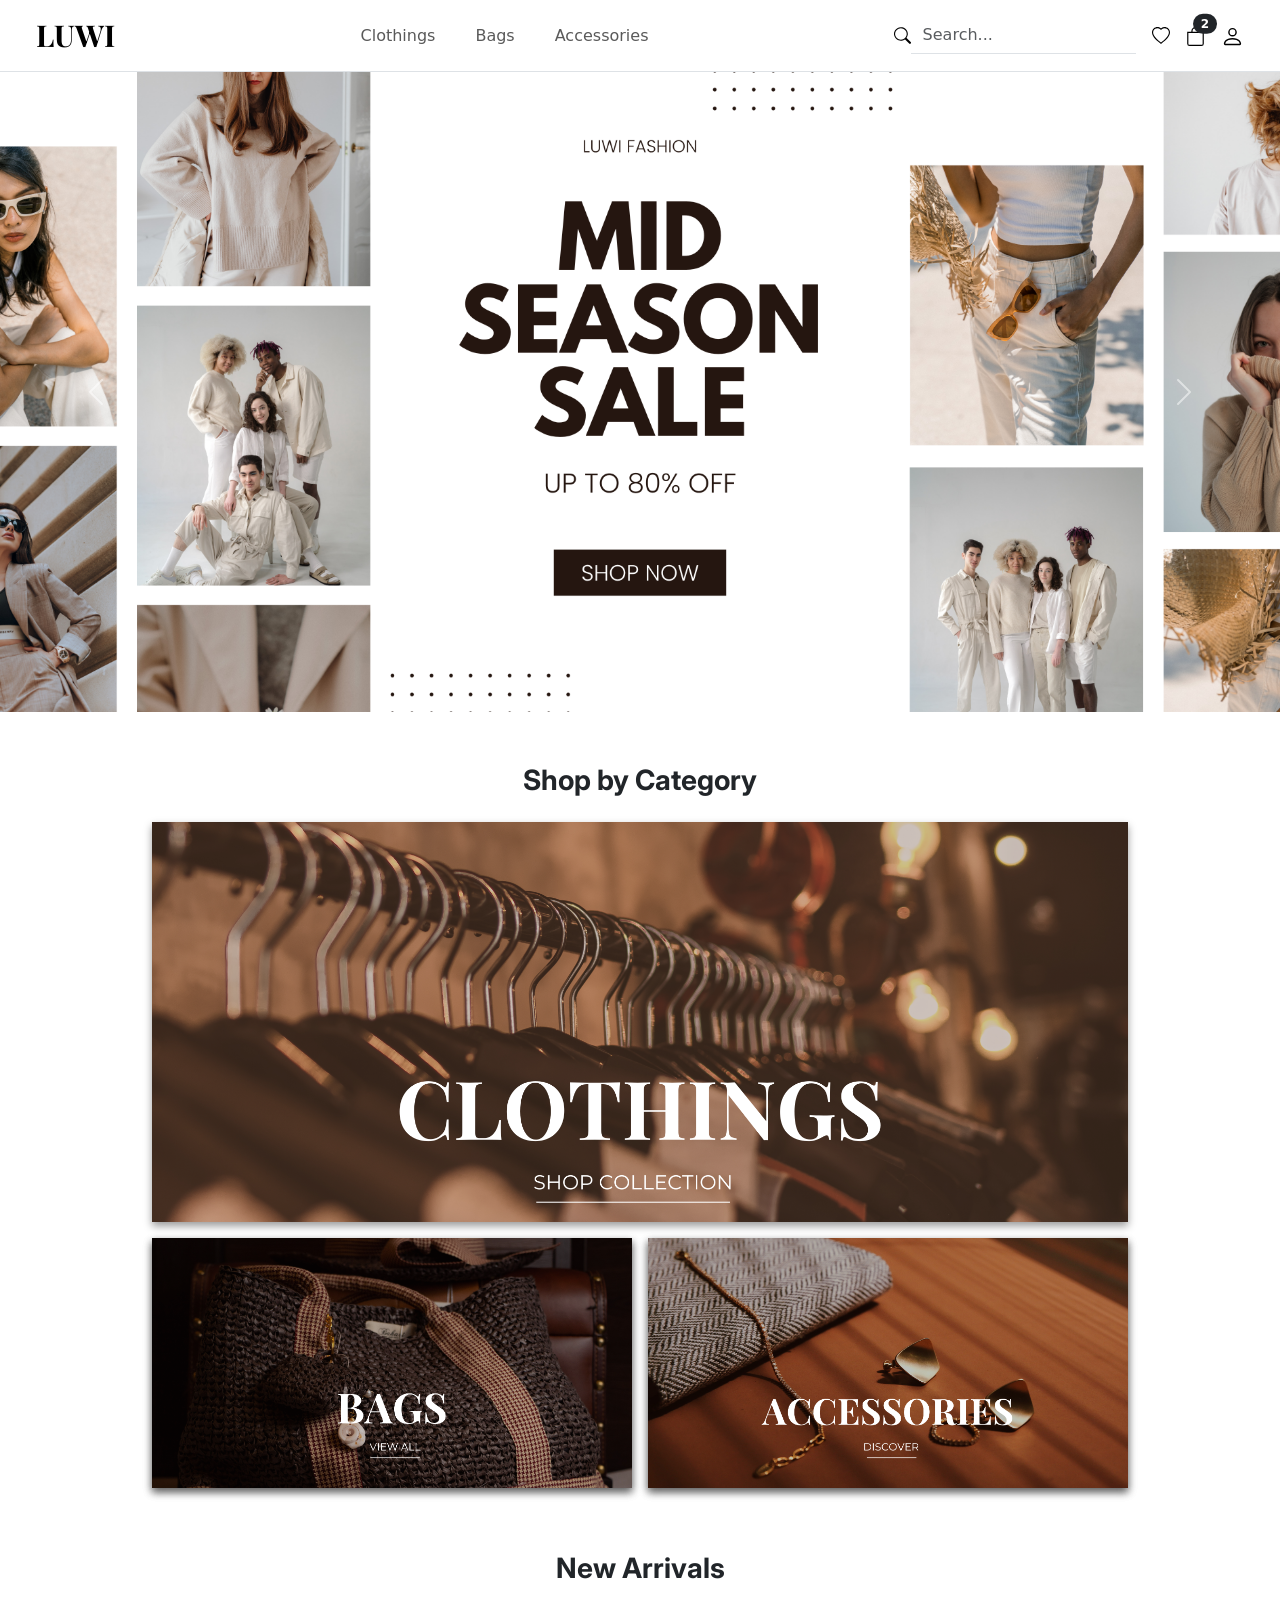
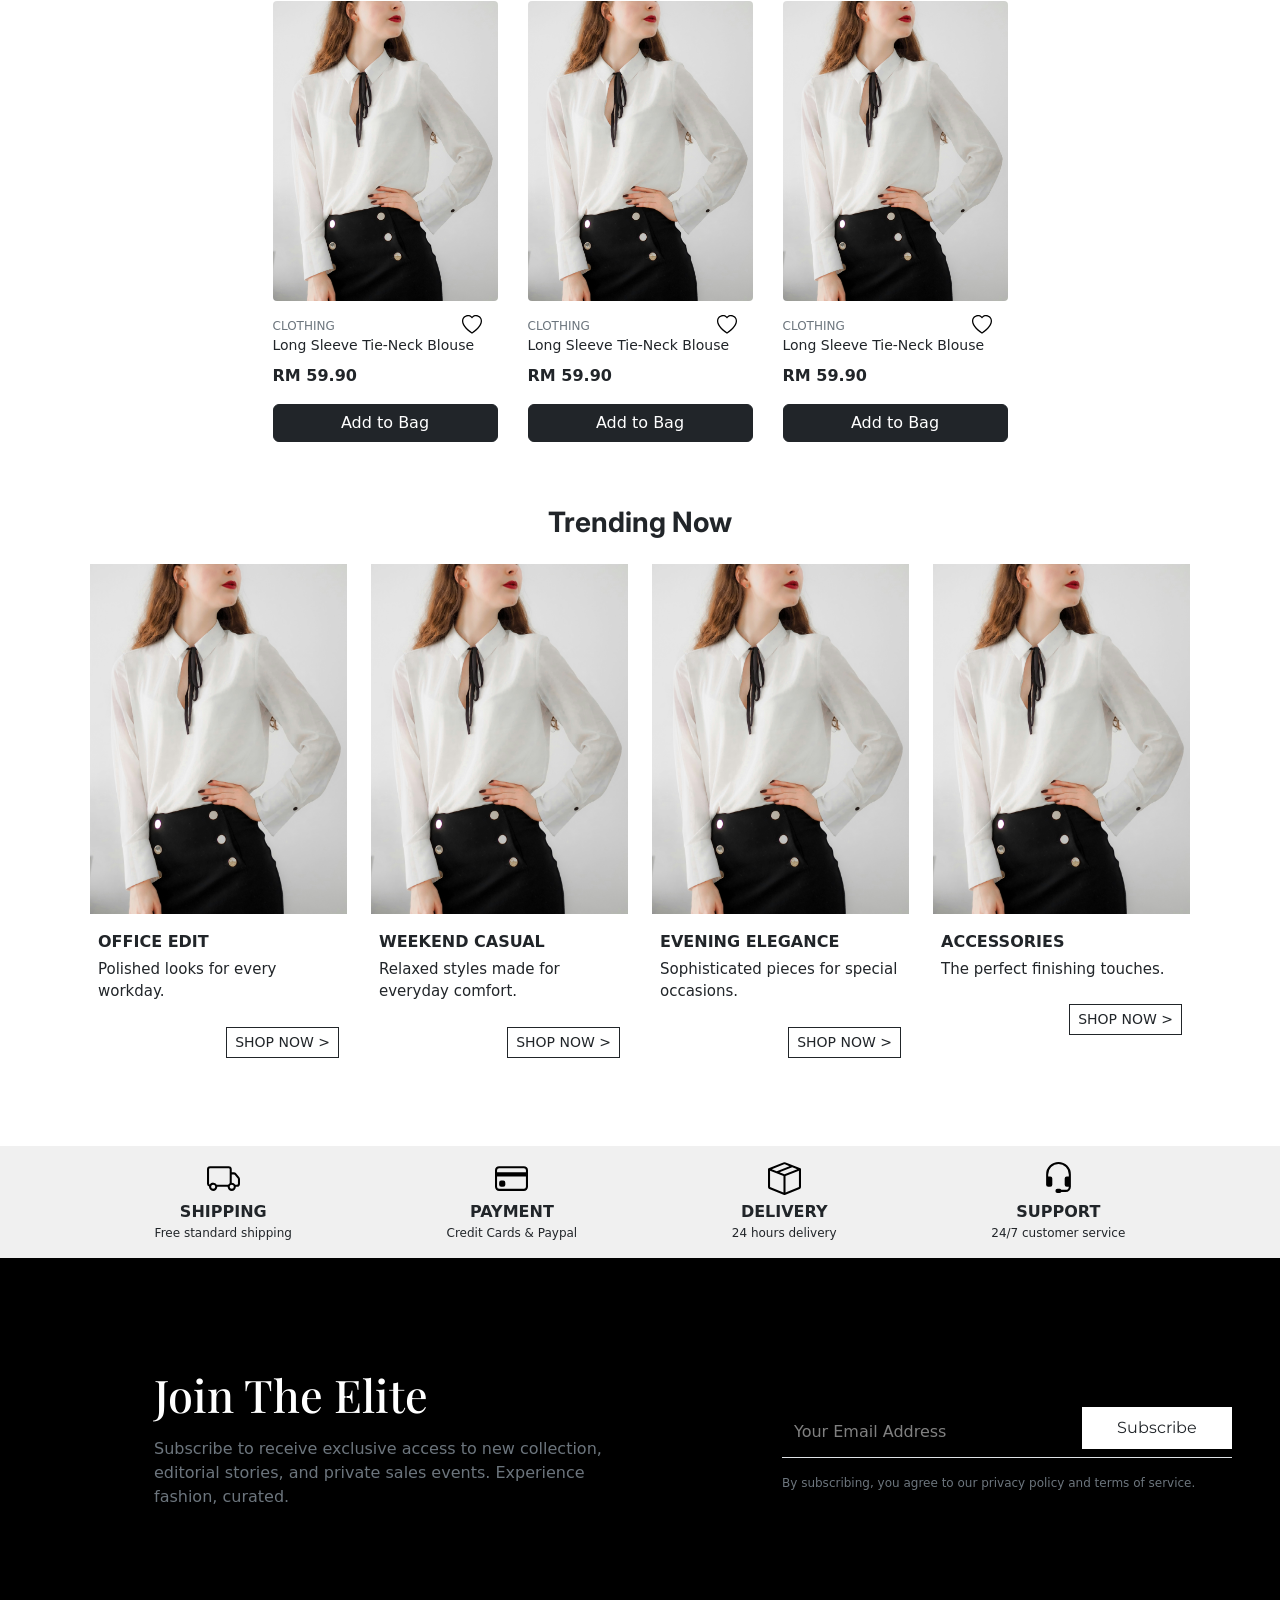
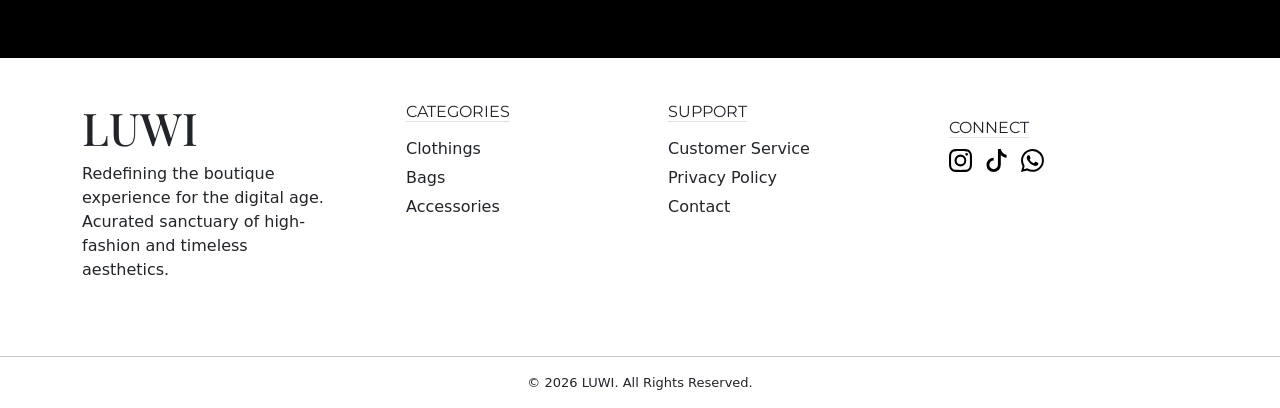
==== commit 9e9c40b0: "added trending now section" ====
--- a/index.html
+++ b/index.html
@@ -314,44 +314,64 @@
     <div class="container trending">
         <h5 class="mb-3 mt-5">Trending Now</h5>
 
-        <div class="row row-cols-2 row-cols-md-4">
+        <div class="row row-cols-2 row-cols-md-4 g-2 mb-4 mb-md-5">
             <div class="col mb-4">
-                <div class="card h-100">
-                    <img src="./img/blouse.jpg" class="card-img-top trending-img" alt="..." height="300px">
-                    <div class="card-body">
-                        <p class="card-title">Card title</p>
-                        <p class="card-text">This is a longer card with supporting text below as a natural lead-in to additional content. This content is a little bit longer.</p>
-                    </div>
+                <div class="card h-100 border-0 p-2">
+                    <a href="#" class="text-decoration-none text-dark">
+                        <img src="./img/blouse.jpg" alt="" class="trending-img" height="220px" width="100%">
+                        <div class="card-body trending-card p-2">
+                            <p class="card-title fw-bold mt-2 mb-0">OFFICE EDIT</p>
+                            <p class="card-text mb-4 mt-1 trending-caption">Polished looks for every workday.</p>
+                            <div class="d-flex justify-content-end">
+                                <button type="button" class="btn btn-outline-dark btn-sm rounded-0">SHOP NOW ></button>
+                            </div>
+                        </div>
+                    </a>
                 </div>
             </div>
 
             <div class="col mb-4">
-                <div class="card h-100">
-                    <img src="./img/blouse.jpg" class="card-img-top trending-img" alt="..." height="300px">
-                    <div class="card-body">
-                        <p class="card-title">Card title</p>
-                        <p class="card-text">This is a longer card with supporting text below as a natural lead-in to additional content. This content is a little bit longer.</p>
-                    </div>
+                <div class="card h-100 border-0 p-2">
+                    <a href="#" class="text-decoration-none text-dark">
+                        <img src="./img/blouse.jpg" alt="" class="trending-img" height="220px" width="100%">
+                        <div class="card-body trending-card p-2">
+                            <p class="card-title fw-bold mt-2 mb-0">WEEKEND CASUAL</p>
+                            <p class="card-text mb-4 mt-1 trending-caption">Relaxed styles made for everyday comfort.</p>
+                            <div class="d-flex justify-content-end">
+                                <button type="button" class="btn btn-outline-dark btn-sm rounded-0">SHOP NOW ></button>
+                            </div>
+                        </div>
+                    </a>
                 </div>
             </div>
 
             <div class="col mb-4">
-                <div class="card h-100">
-                    <img src="./img/blouse.jpg" class="card-img-top trending-img" alt="..." height="300px">
-                    <div class="card-body">
-                        <p class="card-title">Card title</p>
-                        <p class="card-text">This is a longer card with supporting text below as a natural lead-in to additional content. This content is a little bit longer.</p>
-                    </div>
+                <div class="card h-100 border-0 p-2">
+                    <a href="#" class="text-decoration-none text-dark">
+                        <img src="./img/blouse.jpg" alt="" class="trending-img" height="220px" width="100%">
+                        <div class="card-body trending-card p-2">
+                            <p class="card-title fw-bold mt-2 mb-0">EVENING ELEGANCE</p>
+                            <p class="card-text mb-4 mt-1 trending-caption">Sophisticated pieces for special occasions.</p>
+                            <div class="d-flex justify-content-end">
+                                <button type="button" class="btn btn-outline-dark btn-sm rounded-0">SHOP NOW ></button>
+                            </div>
+                        </div>
+                    </a>
                 </div>
             </div>
 
             <div class="col mb-4">
-                <div class="card h-100">
-                    <img src="./img/blouse.jpg" class="card-img-top trending-img" alt="..." height="300px">
-                    <div class="card-body">
-                        <p class="card-title">Card title</p>
-                        <p class="card-text">This is a longer card with supporting text below as a natural lead-in to additional content. This content is a little bit longer.</p>
-                    </div>
+                <div class="card h-100 border-0 p-2">
+                    <a href="#" class="text-decoration-none text-dark">
+                        <img src="./img/blouse.jpg" alt="" class="trending-img" height="220px" width="100%">
+                        <div class="card-body trending-card p-2">
+                            <p class="card-title fw-bold mt-2 mb-0">ACCESSORIES</p>
+                            <p class="card-text mb-4 mt-1 trending-caption">The perfect finishing touches.</p>
+                            <div class="d-flex justify-content-end">
+                                <button type="button" class="btn btn-outline-dark btn-sm rounded-0">SHOP NOW ></button>
+                            </div>
+                        </div>
+                    </a>
                 </div>
             </div>
         </div>
--- a/css/styles.css
+++ b/css/styles.css
@@ -108,6 +108,23 @@
     cursor: pointer;
 }
 
+/* trending now */
+.title-n-btn {
+    height: 30px;
+}
+
+.trending-name {
+    font-size: 18px;
+}
+
+.trending-category {
+    font-size: 13px;
+}
+
+.trending-price {
+    font-size: 20px;
+}
+
 /* small info */
 .extra {
     background-color: #f0f0f0;
@@ -129,7 +146,6 @@
 
 /* newsletter */
 .newsletter {
-    max-height: 450px;
     background-color: black;
     overflow: hidden;
 }
@@ -203,6 +219,10 @@
         width: 450px;
     }
 
+    .newsletter {
+        height: 400px !important;
+    }
+
     .content-2 {
         padding-left: 130px !important;
     }
@@ -289,8 +309,7 @@
     }
 
     .content-1, .content-2 {
-        width:
-         100% !important;
+        width: 100% !important;
     }
 
     /* footer */
@@ -304,3 +323,10 @@
     }
 }
 
+.trending-card:hover {
+    background-color: #f0f0f0;
+}
+
+.trending-caption {
+    font-size: 15px;
+}
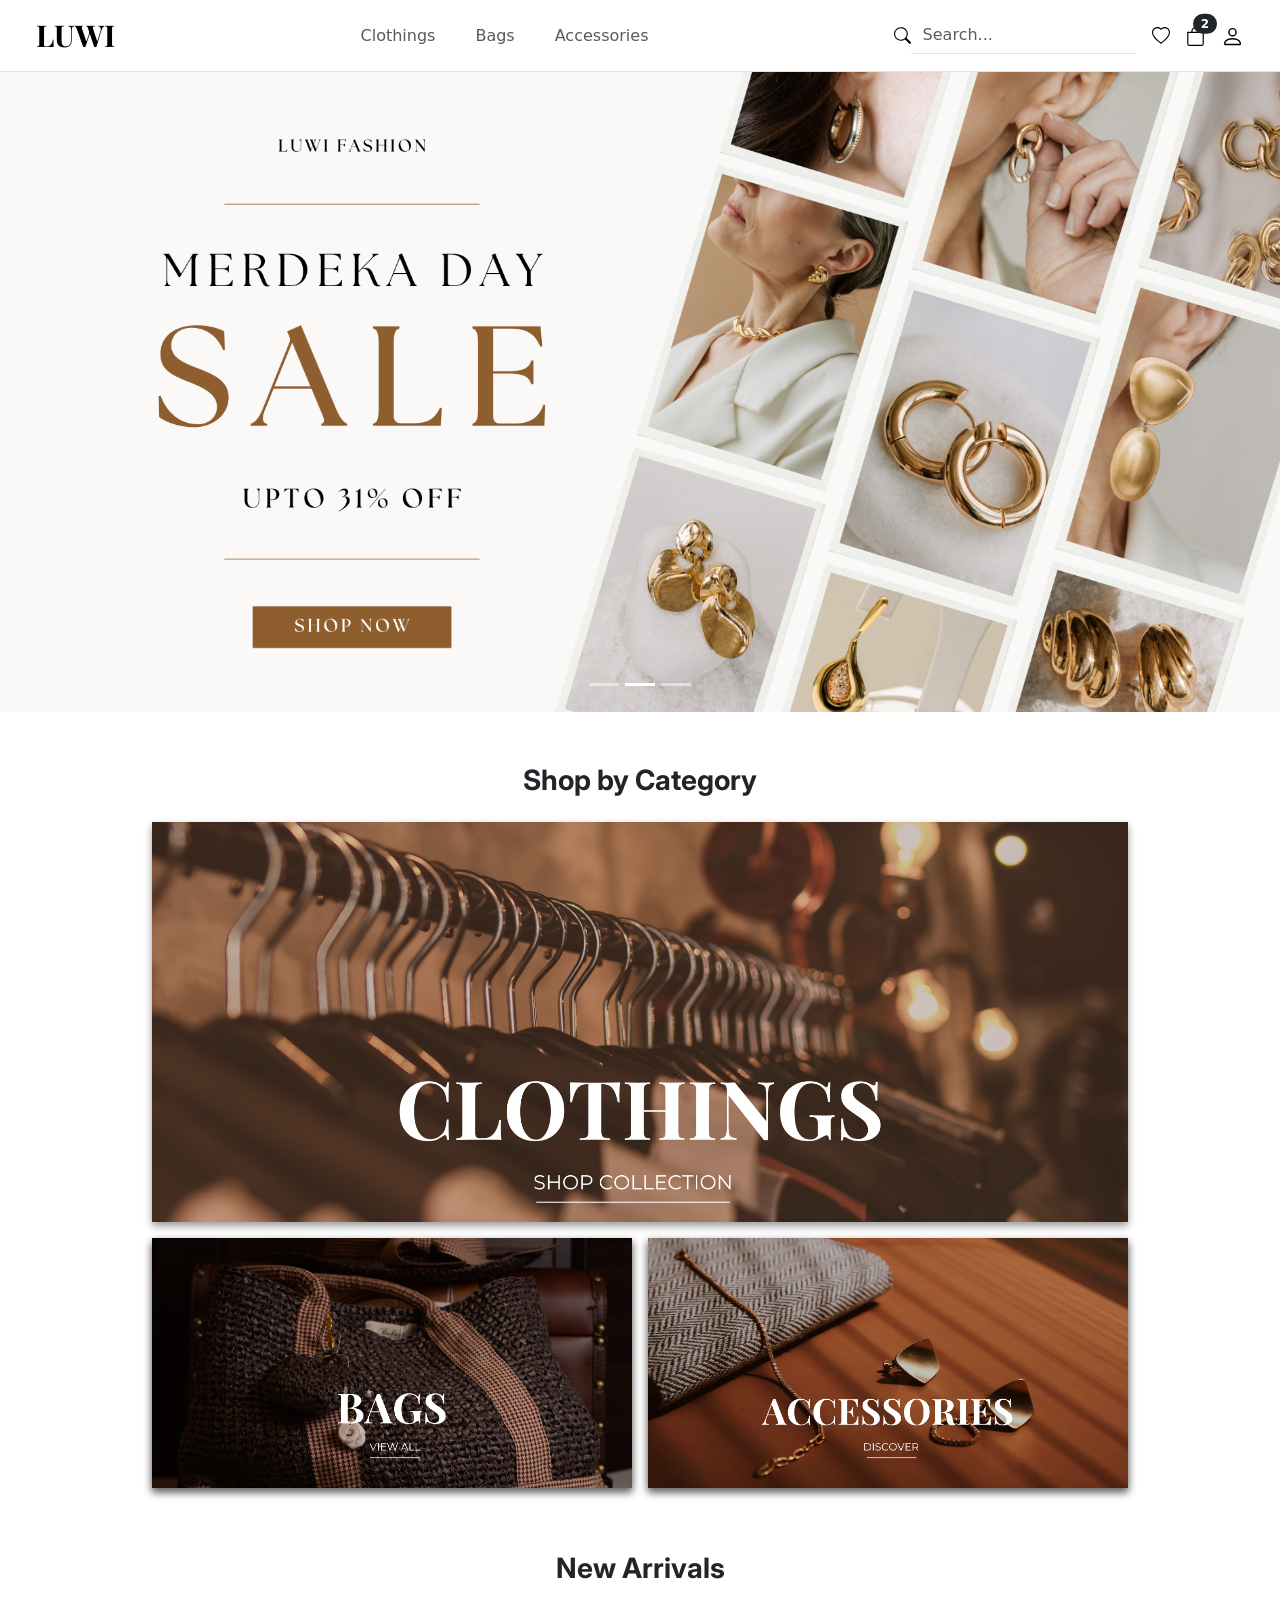
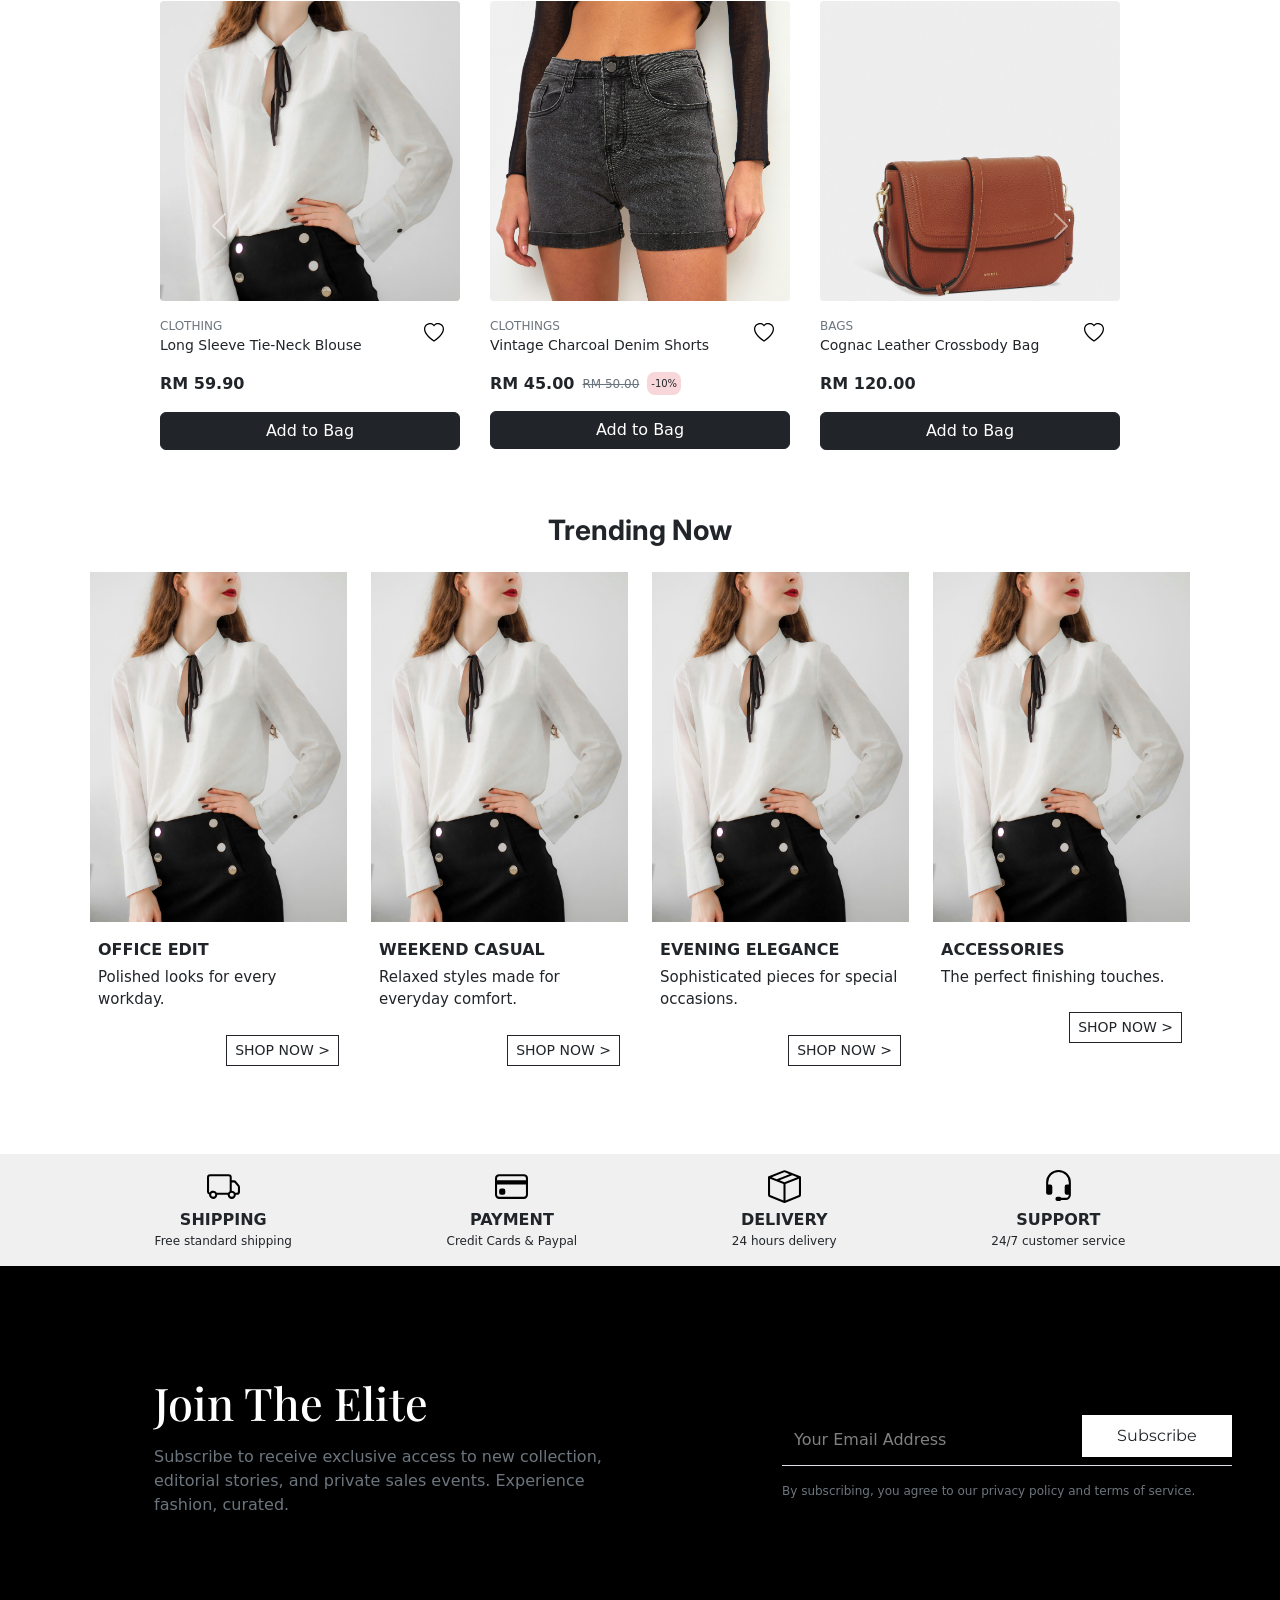
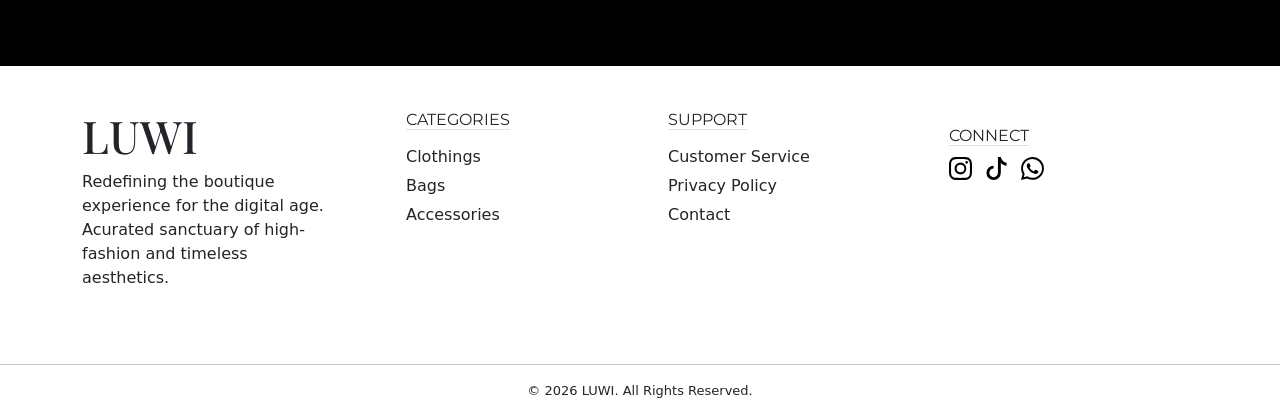
==== commit 2e54d382: "edit new arrivals card" ====
--- a/index.html
+++ b/index.html
@@ -172,7 +172,7 @@
                                 <div class="card-detail mt-2">
                                     <p class="text-secondary category-card pt-2 my-0">CLOTHING</p>
                                     <p class="card-description mt-0 mb-2">Long Sleeve Tie-Neck Blouse</p>
-                                    <p class="fw-bold price-carousel">RM 59.90</p>
+                                    <p class="fw-bold price-carousel mt-md-3">RM 59.90</p>
                                 </div>
                             </a>
 
@@ -189,11 +189,19 @@
                     <div class="card border-0">
                         <div class="card-body p-0 position-relative">
                             <a href="./product-detail.html" class="text-decoration-none text-dark">
-                                <img src="./img/blouse.jpg" alt="shoes" class="rounded-1 card-img" height="300px" width="100%">
-                                <div class="card-detail mt-2">
-                                    <p class="text-secondary category-card pt-2 my-0">CLOTHING</p>
-                                    <p class="card-description mt-0 mb-2">Long Sleeve Tie-Neck Blouse</p>
-                                    <p class="fw-bold price-carousel">RM 59.90</p>
+                                <img src="./img/new-arrival/denim-short.jpg" alt="shoes" class="rounded-1 card-img" height="300px" width="100%">
+                                <div class="card-detail mt-2">
+                                    <p class="text-secondary category-card pt-2 my-0">CLOTHINGS</p>
+                                    <p class="card-description mt-0 mb-2 mb-md-0">Vintage Charcoal Denim Shorts</p>
+
+                                    <!-- discount -->
+                                    <div class="d-md-flex align-items-center">
+                                        <p class="fw-bold price-carousel m-0">RM 45.00</p>
+                                        <div class="d-flex align-items-center mt-0 mt-md-3">
+                                            <p class="text-secondary text-decoration-line-through ori-price mx-md-2 mx-1">RM 50.00</p>
+                                            <p class="bg-danger-subtle p-1 rounded-3 discount-price">-10%</p>
+                                        </div>
+                                    </div>
                                 </div>
                             </a>
 
@@ -210,11 +218,11 @@
                     <div class="card border-0">
                         <div class="card-body p-0 card-body-3 position-relative">
                             <a href="./product-detail.html" class="text-decoration-none text-dark">
-                                <img src="./img/blouse.jpg" alt="shoes" class="rounded-1 card-img" height="300px" width="100%">
-                                <div class="card-detail mt-2">
-                                    <p class="text-secondary category-card pt-2 my-0">CLOTHING</p>
-                                    <p class="card-description mt-0 mb-2">Long Sleeve Tie-Neck Blouse</p>
-                                    <p class="fw-bold price-carousel">RM 59.90</p>
+                                <img src="./img/new-arrival/handbag1.jpg" alt="shoes" class="rounded-1 card-img" height="300px" width="100%">
+                                <div class="card-detail mt-2">
+                                    <p class="text-secondary category-card pt-2 my-0">BAGS</p>
+                                    <p class="card-description mt-0 mb-2">Cognac Leather Crossbody Bag</p>
+                                    <p class="fw-bold price-carousel mt-md-3">RM 120.00</p>
                                 </div>
                             </a>
 
@@ -236,11 +244,19 @@
                     <div class="card border-0">
                         <div class="card-body p-0 position-relative">
                             <a href="./product-detail.html" class="text-decoration-none text-dark">
-                                <img src="./img/blouse.jpg" alt="shoes" class="rounded-1 card-img" height="300px" width="100%">
-                                <div class="card-detail mt-2">
-                                    <p class="text-secondary category-card pt-2 my-0">CLOTHING</p>
-                                    <p class="card-description mt-0 mb-2">Long Sleeve Tie-Neck Blouse</p>
-                                    <p class="fw-bold price-carousel">RM 59.90</p>
+                                <img src="./img/new-arrival/necklace.jpg" alt="shoes" class="rounded-1 card-img" height="300px" width="100%">
+                                <div class="card-detail mt-2">
+                                    <p class="text-secondary category-card pt-2 my-0">ACCESSORIES</p>
+                                    <p class="card-description mt-0 mb-2 mb-md-0">Multi-Layered Gold Necklace</p>
+
+                                    <!-- discount -->
+                                    <div class="d-md-flex align-items-center">
+                                        <p class="fw-bold price-carousel m-0">RM 37.05</p>
+                                        <div class="d-flex align-items-center mt-0 mt-md-3">
+                                            <p class="text-secondary text-decoration-line-through ori-price mx-md-2 mx-1">RM 39.00</p>
+                                            <p class="bg-danger-subtle p-1 rounded-3 discount-price">-5%</p>
+                                        </div>
+                                    </div>
                                 </div>
                             </a>
 
@@ -257,11 +273,19 @@
                     <div class="card border-0">
                         <div class="card-body p-0 position-relative">
                             <a href="./product-detail.html" class="text-decoration-none text-dark">
-                                <img src="./img/blouse.jpg" alt="shoes" class="rounded-1 card-img" height="300px" width="100%">
-                                <div class="card-detail mt-2">
-                                    <p class="text-secondary category-card pt-2 my-0">CLOTHING</p>
-                                    <p class="card-description mt-0 mb-2">Long Sleeve Tie-Neck Blouse</p>
-                                    <p class="fw-bold price-carousel">RM 59.90</p>
+                                <img src="./img/new-arrival/glasses.jpg" alt="shoes" class="rounded-1 card-img" height="300px" width="100%">
+                                <div class="card-detail mt-2">
+                                    <p class="text-secondary category-card pt-2 my-0">ACCESSORIES</p>
+                                    <p class="card-description mt-0 mb-2 mb-md-0">Hexagonal Clear Frame Glasses</p>
+                                    
+                                    <!-- discount -->
+                                    <div class="d-md-flex align-items-center">
+                                        <p class="fw-bold price-carousel m-0">RM 48.40</p>
+                                        <div class="d-flex align-items-center mt-0 mt-md-3">
+                                            <p class="text-secondary text-decoration-line-through ori-price mx-md-2 mx-1">RM 55.00</p>
+                                            <p class="bg-danger-subtle p-1 rounded-3 discount-price">-12%</p>
+                                        </div>
+                                    </div>
                                 </div>
                             </a>
 
@@ -278,11 +302,11 @@
                     <div class="card border-0">
                         <div class="card-body p-0 card-body-3 position-relative">
                             <a href="./product-detail.html" class="text-decoration-none text-dark">
-                                <img src="./img/blouse.jpg" alt="shoes" class="rounded-1 card-img" height="300px" width="100%">
-                                <div class="card-detail mt-2">
-                                    <p class="text-secondary category-card pt-2 my-0">CLOTHING</p>
-                                    <p class="card-description mt-0 mb-2">Long Sleeve Tie-Neck Blouse</p>
-                                    <p class="fw-bold price-carousel">RM 59.90</p>
+                                <img src="./img/new-arrival/handbag2.jpg" alt="shoes" class="rounded-1 card-img" height="300px" width="100%">
+                                <div class="card-detail mt-2">
+                                    <p class="text-secondary category-card pt-2 my-0">BAGS</p>
+                                    <p class="card-description mt-0 mb-2">The Woven Chain Tote Bag (Chestnut)</p>
+                                    <p class="fw-bold price-carousel mt-md-3">RM 65.90</p>
                                 </div>
                             </a>
 
--- a/css/styles.css
+++ b/css/styles.css
@@ -211,10 +211,16 @@
         gap: 30px !important;
     }
     
+    /* new arrival */
     .new-arrival {
         margin: 0 auto;
     }
 
+    .carousel .card {
+        width: 300px !important;
+    }
+
+    /* newsletter */
     .newsletter-form {
         width: 450px;
     }
@@ -279,6 +285,7 @@
 
 /* smaller mobile view (ip 14pm) */
 @media (max-width: 480px) {
+    /* new arrival */
     .heart-icon {
         bottom: 35%;
         right: 15px;
@@ -299,6 +306,8 @@
     .new-arrival {
         margin: 15px;
     }
+
+    
 
     .content-extra img {
         width: 25px;
@@ -329,4 +338,18 @@
 
 .trending-caption {
     font-size: 15px;
+}
+
+/* new arrival */
+.carousel .card {
+    width: 200px;
+}
+
+/* new arrival - discount */
+.ori-price {
+    font-size: 12px;
+}
+
+.discount-price {
+    font-size: 10px;
 }
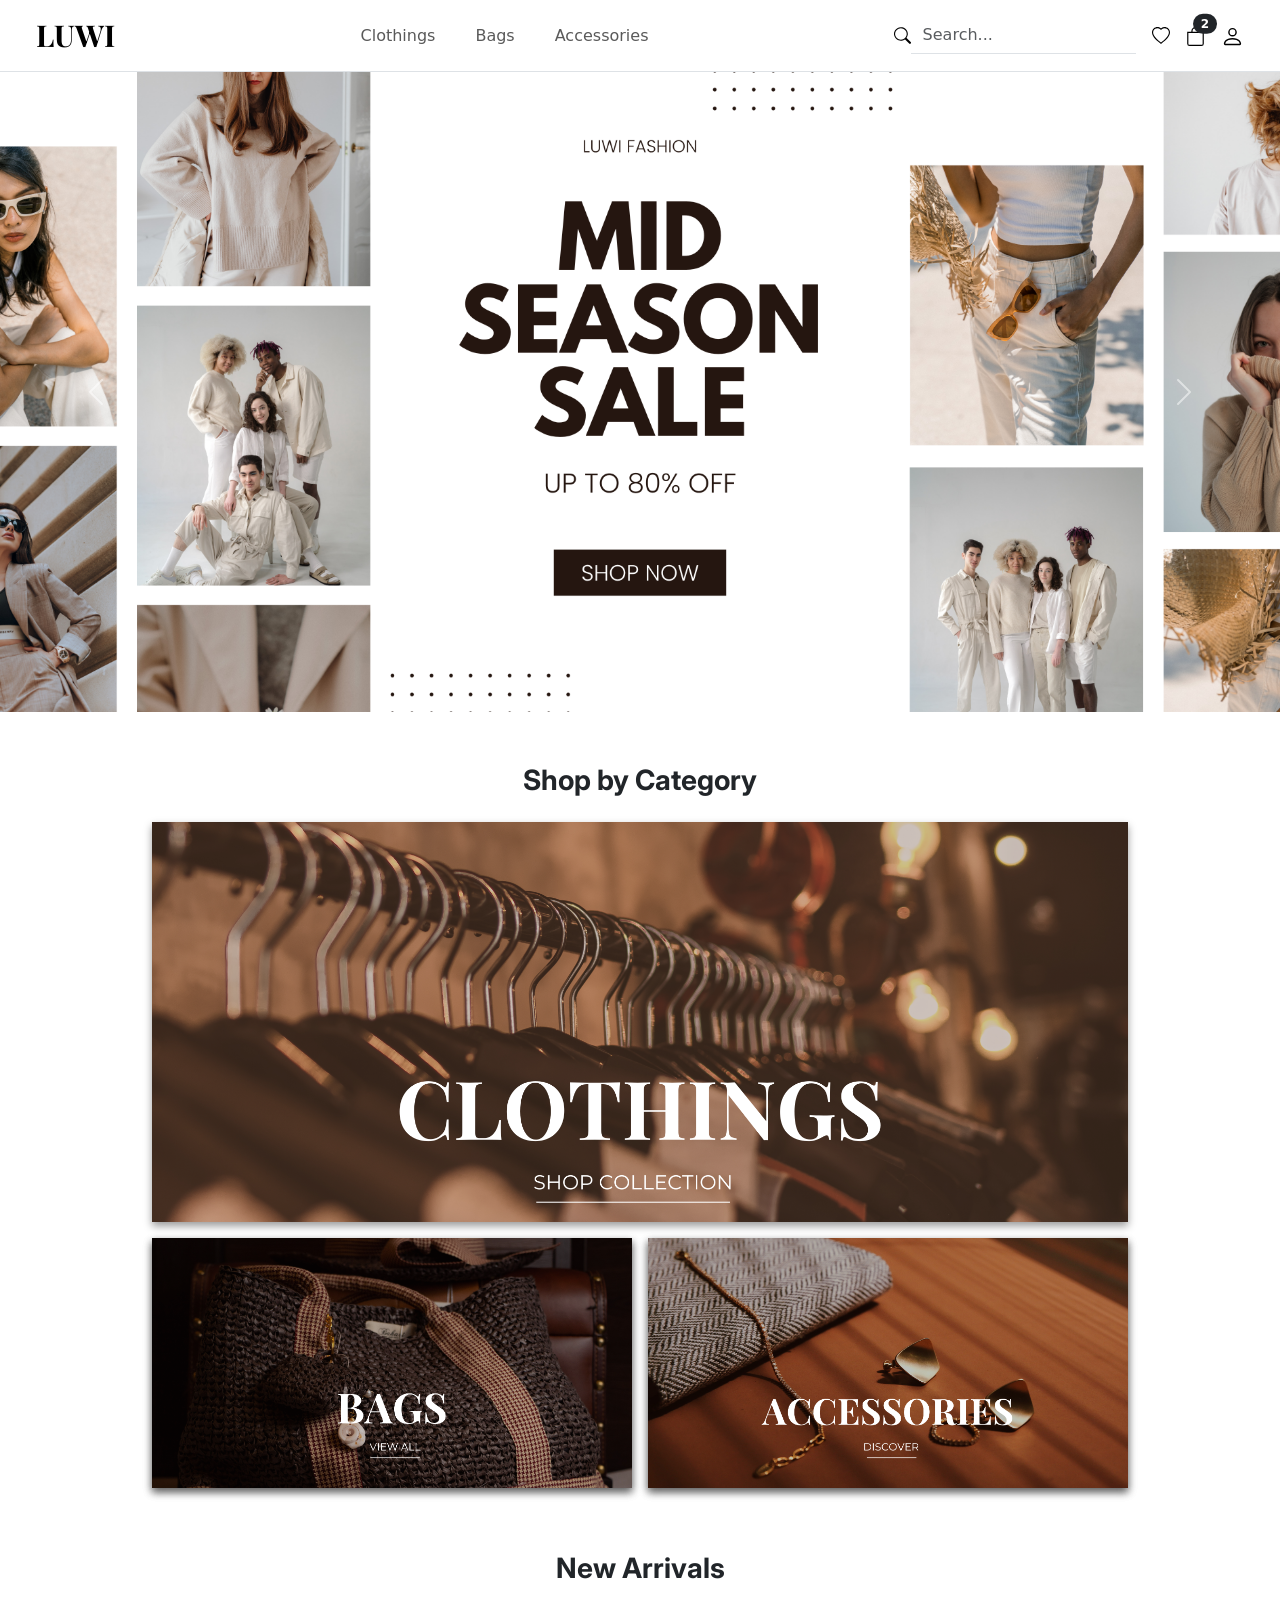
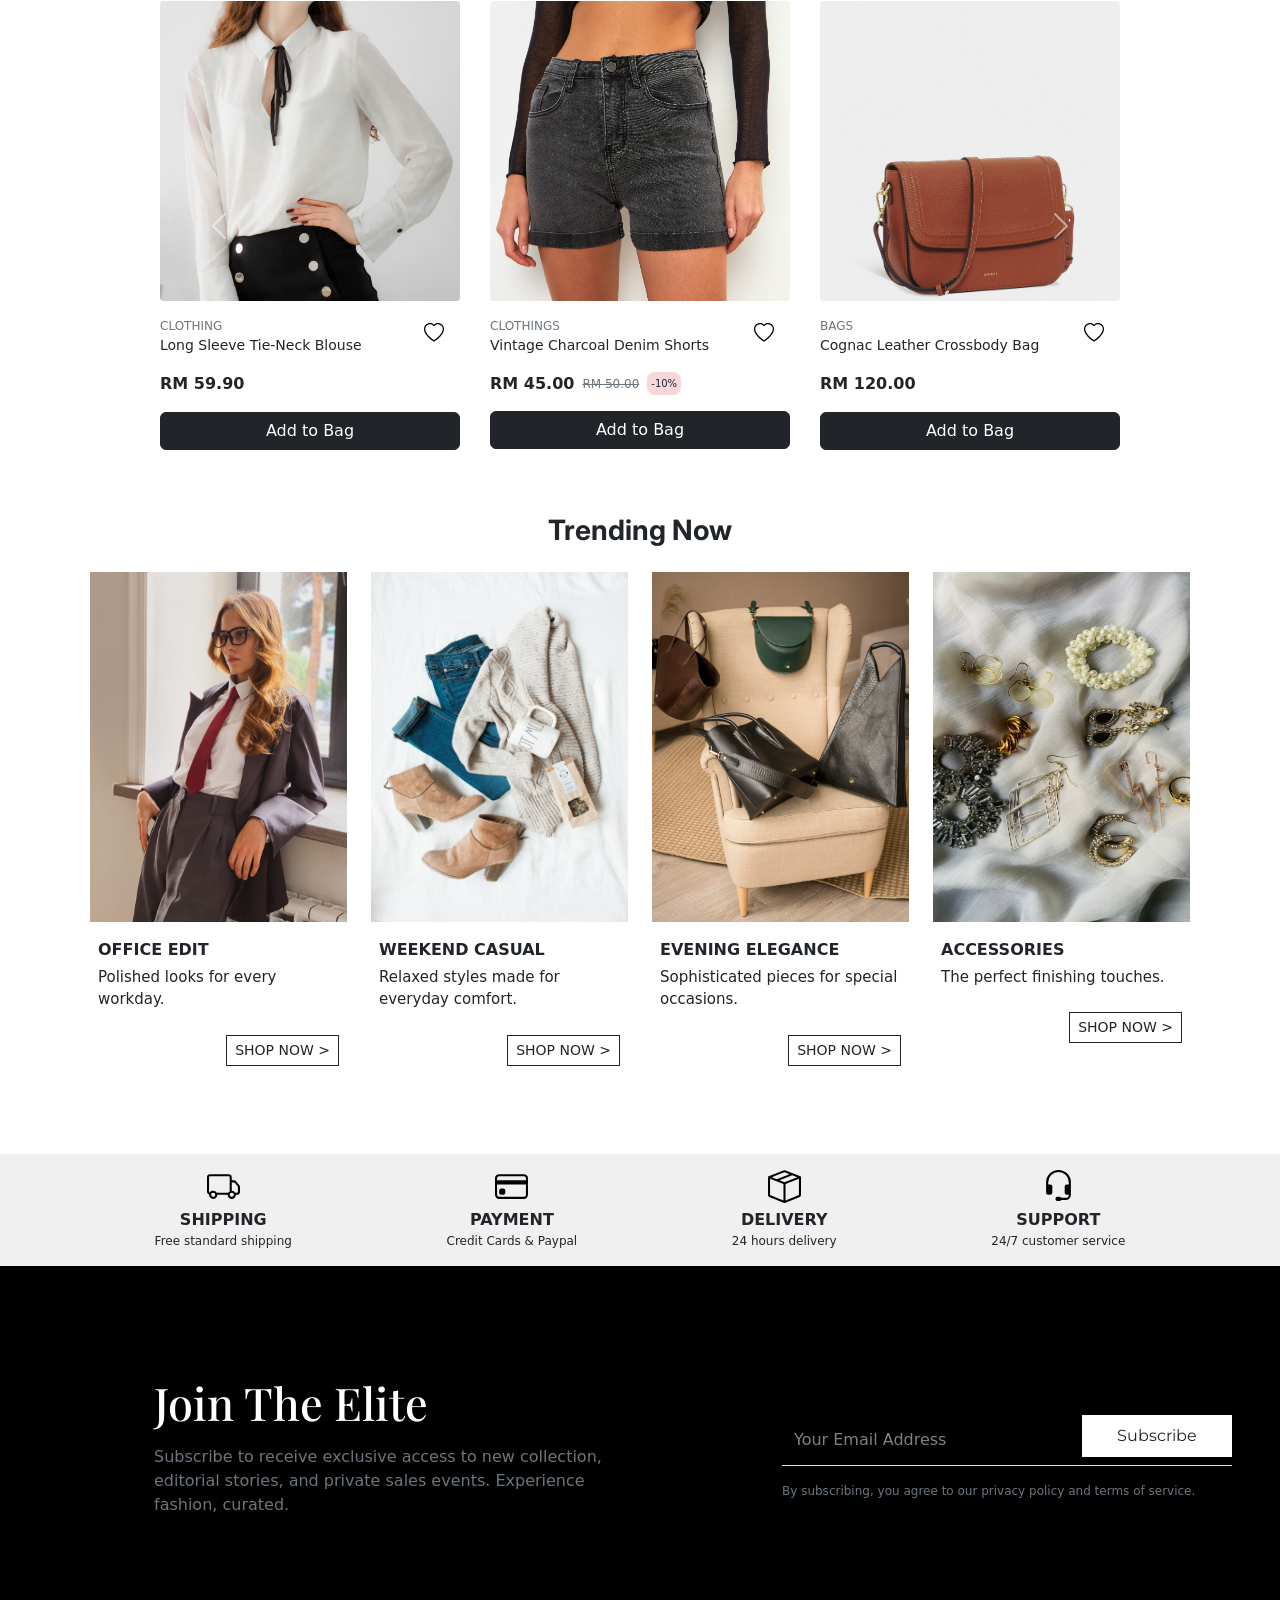
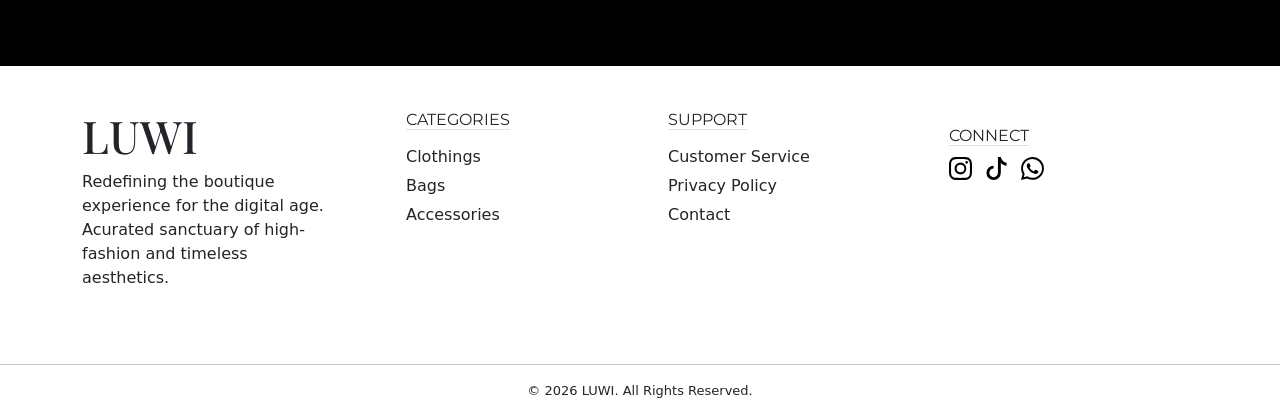
==== commit 9bf45e28: "completed landing page" ====
--- a/index.html
+++ b/index.html
@@ -168,7 +168,7 @@
                     <div class="card border-0">
                         <div class="card-body p-0 position-relative">
                             <a href="./product-detail.html" class="text-decoration-none text-dark">
-                                <img src="./img/blouse.jpg" alt="shoes" class="rounded-1 card-img" height="300px" width="100%">
+                                <img src="./img/blouse.jpg" alt="blouse" class="rounded-1 card-img" height="300px" width="100%">
                                 <div class="card-detail mt-2">
                                     <p class="text-secondary category-card pt-2 my-0">CLOTHING</p>
                                     <p class="card-description mt-0 mb-2">Long Sleeve Tie-Neck Blouse</p>
@@ -189,7 +189,7 @@
                     <div class="card border-0">
                         <div class="card-body p-0 position-relative">
                             <a href="./product-detail.html" class="text-decoration-none text-dark">
-                                <img src="./img/new-arrival/denim-short.jpg" alt="shoes" class="rounded-1 card-img" height="300px" width="100%">
+                                <img src="./img/new-arrival/denim-short.jpg" alt="short" class="rounded-1 card-img" height="300px" width="100%">
                                 <div class="card-detail mt-2">
                                     <p class="text-secondary category-card pt-2 my-0">CLOTHINGS</p>
                                     <p class="card-description mt-0 mb-2 mb-md-0">Vintage Charcoal Denim Shorts</p>
@@ -218,7 +218,7 @@
                     <div class="card border-0">
                         <div class="card-body p-0 card-body-3 position-relative">
                             <a href="./product-detail.html" class="text-decoration-none text-dark">
-                                <img src="./img/new-arrival/handbag1.jpg" alt="shoes" class="rounded-1 card-img" height="300px" width="100%">
+                                <img src="./img/new-arrival/handbag1.jpg" alt="bag" class="rounded-1 card-img" height="300px" width="100%">
                                 <div class="card-detail mt-2">
                                     <p class="text-secondary category-card pt-2 my-0">BAGS</p>
                                     <p class="card-description mt-0 mb-2">Cognac Leather Crossbody Bag</p>
@@ -244,7 +244,7 @@
                     <div class="card border-0">
                         <div class="card-body p-0 position-relative">
                             <a href="./product-detail.html" class="text-decoration-none text-dark">
-                                <img src="./img/new-arrival/necklace.jpg" alt="shoes" class="rounded-1 card-img" height="300px" width="100%">
+                                <img src="./img/new-arrival/necklace.jpg" alt="necklace" class="rounded-1 card-img" height="300px" width="100%">
                                 <div class="card-detail mt-2">
                                     <p class="text-secondary category-card pt-2 my-0">ACCESSORIES</p>
                                     <p class="card-description mt-0 mb-2 mb-md-0">Multi-Layered Gold Necklace</p>
@@ -273,7 +273,7 @@
                     <div class="card border-0">
                         <div class="card-body p-0 position-relative">
                             <a href="./product-detail.html" class="text-decoration-none text-dark">
-                                <img src="./img/new-arrival/glasses.jpg" alt="shoes" class="rounded-1 card-img" height="300px" width="100%">
+                                <img src="./img/new-arrival/glasses.jpg" alt="glasses" class="rounded-1 card-img" height="300px" width="100%">
                                 <div class="card-detail mt-2">
                                     <p class="text-secondary category-card pt-2 my-0">ACCESSORIES</p>
                                     <p class="card-description mt-0 mb-2 mb-md-0">Hexagonal Clear Frame Glasses</p>
@@ -302,7 +302,7 @@
                     <div class="card border-0">
                         <div class="card-body p-0 card-body-3 position-relative">
                             <a href="./product-detail.html" class="text-decoration-none text-dark">
-                                <img src="./img/new-arrival/handbag2.jpg" alt="shoes" class="rounded-1 card-img" height="300px" width="100%">
+                                <img src="./img/new-arrival/handbag2.jpg" alt="bag" class="rounded-1 card-img" height="300px" width="100%">
                                 <div class="card-detail mt-2">
                                     <p class="text-secondary category-card pt-2 my-0">BAGS</p>
                                     <p class="card-description mt-0 mb-2">The Woven Chain Tote Bag (Chestnut)</p>
@@ -342,7 +342,7 @@
             <div class="col mb-4">
                 <div class="card h-100 border-0 p-2">
                     <a href="#" class="text-decoration-none text-dark">
-                        <img src="./img/blouse.jpg" alt="" class="trending-img" height="220px" width="100%">
+                        <img src="./img/trending/office.jpg" alt="office wear" class="trending-img" height="220px" width="100%">
                         <div class="card-body trending-card p-2">
                             <p class="card-title fw-bold mt-2 mb-0">OFFICE EDIT</p>
                             <p class="card-text mb-4 mt-1 trending-caption">Polished looks for every workday.</p>
@@ -357,7 +357,7 @@
             <div class="col mb-4">
                 <div class="card h-100 border-0 p-2">
                     <a href="#" class="text-decoration-none text-dark">
-                        <img src="./img/blouse.jpg" alt="" class="trending-img" height="220px" width="100%">
+                        <img src="./img/trending/weekend.jpg" alt=""weekend outfit class="trending-img" height="220px" width="100%">
                         <div class="card-body trending-card p-2">
                             <p class="card-title fw-bold mt-2 mb-0">WEEKEND CASUAL</p>
                             <p class="card-text mb-4 mt-1 trending-caption">Relaxed styles made for everyday comfort.</p>
@@ -372,7 +372,7 @@
             <div class="col mb-4">
                 <div class="card h-100 border-0 p-2">
                     <a href="#" class="text-decoration-none text-dark">
-                        <img src="./img/blouse.jpg" alt="" class="trending-img" height="220px" width="100%">
+                        <img src="./img/trending/bags.jpg" alt="bags collection" class="trending-img" height="220px" width="100%">
                         <div class="card-body trending-card p-2">
                             <p class="card-title fw-bold mt-2 mb-0">EVENING ELEGANCE</p>
                             <p class="card-text mb-4 mt-1 trending-caption">Sophisticated pieces for special occasions.</p>
@@ -387,7 +387,7 @@
             <div class="col mb-4">
                 <div class="card h-100 border-0 p-2">
                     <a href="#" class="text-decoration-none text-dark">
-                        <img src="./img/blouse.jpg" alt="" class="trending-img" height="220px" width="100%">
+                        <img src="./img/trending/accessories.jpg" alt="accessories" class="trending-img" height="220px" width="100%">
                         <div class="card-body trending-card p-2">
                             <p class="card-title fw-bold mt-2 mb-0">ACCESSORIES</p>
                             <p class="card-text mb-4 mt-1 trending-caption">The perfect finishing touches.</p>
--- a/css/styles.css
+++ b/css/styles.css
@@ -81,6 +81,19 @@
     max-width: 990px;
 }
 
+.carousel .card {
+    width: 200px;
+}
+
+/* new arrival - discount */
+.ori-price {
+    font-size: 12px;
+}
+
+.discount-price {
+    font-size: 10px;
+}
+
 /* new arrival card */
 .heart-icon {
     bottom: 105px;
@@ -123,6 +136,14 @@
 
 .trending-price {
     font-size: 20px;
+}
+
+.trending-card:hover {
+    background-color: #f0f0f0;
+}
+
+.trending-caption {
+    font-size: 15px;
 }
 
 /* small info */
@@ -265,7 +286,7 @@
     }
 
     .heart-icon {
-        bottom: 32%;
+        bottom: 33%;
         right: 12px;
     }
 
@@ -287,7 +308,7 @@
 @media (max-width: 480px) {
     /* new arrival */
     .heart-icon {
-        bottom: 35%;
+        bottom: 38%;
         right: 15px;
     }
 
@@ -332,24 +353,10 @@
     }
 }
 
-.trending-card:hover {
-    background-color: #f0f0f0;
-}
-
-.trending-caption {
-    font-size: 15px;
-}
-
-/* new arrival */
-.carousel .card {
-    width: 200px;
-}
-
-/* new arrival - discount */
-.ori-price {
-    font-size: 12px;
-}
-
-.discount-price {
-    font-size: 10px;
+/* medium size */
+@media (min-width: 768px) and (max-width: 991px) {
+    .heart-icon {
+        bottom: 28%;
+        right: 10px;
+    }
 }
